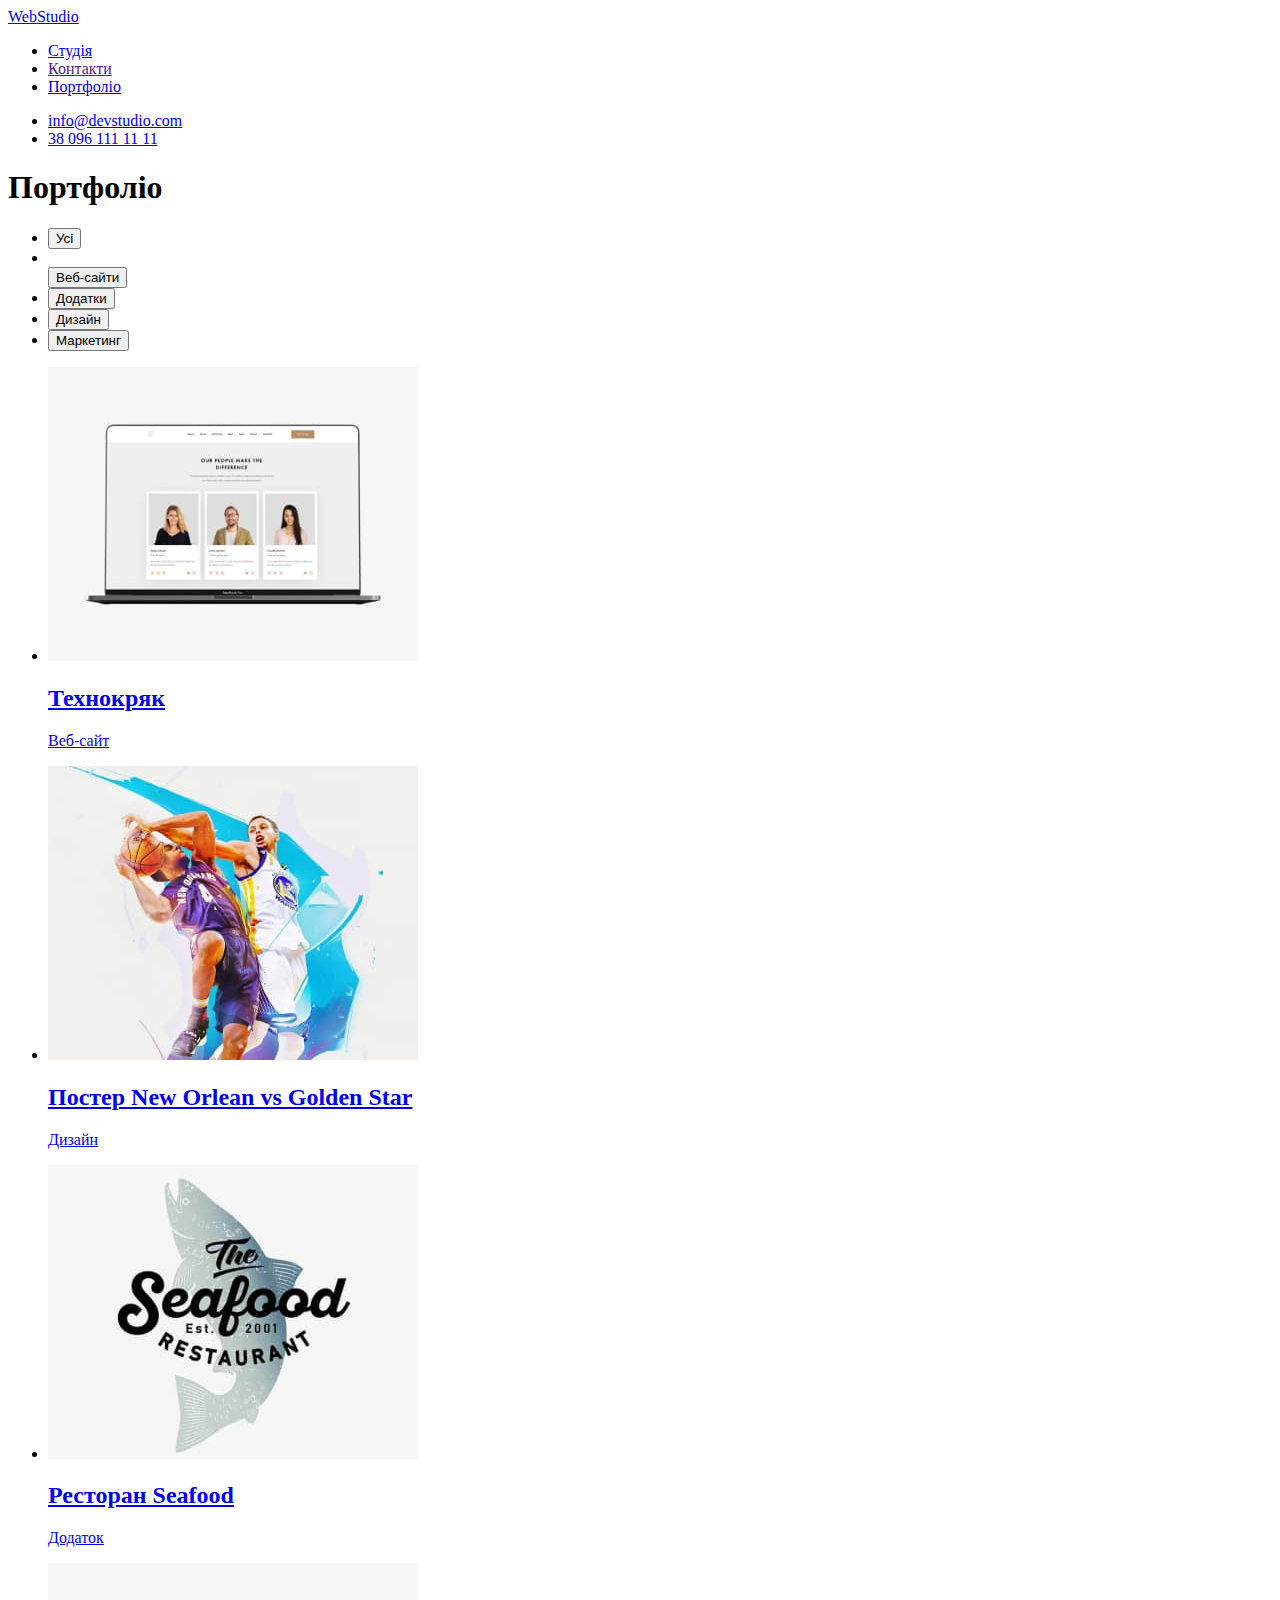
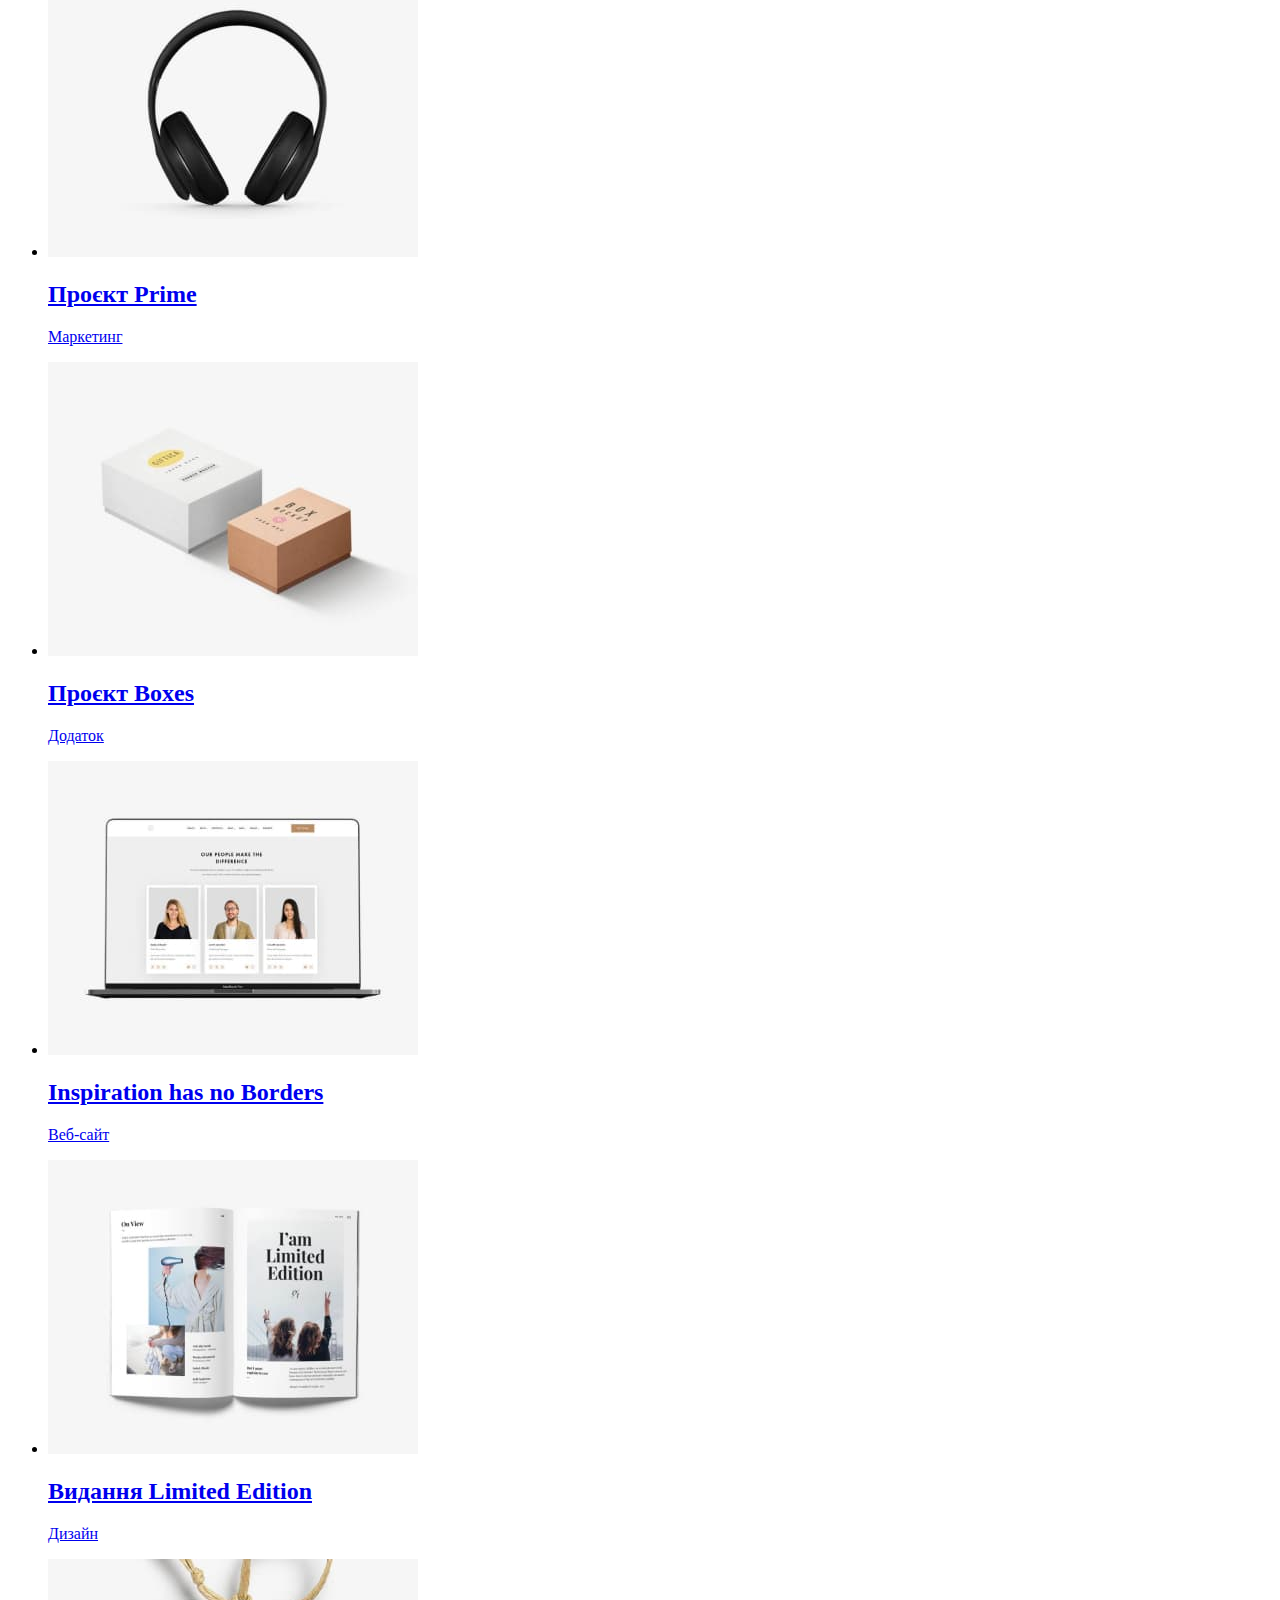
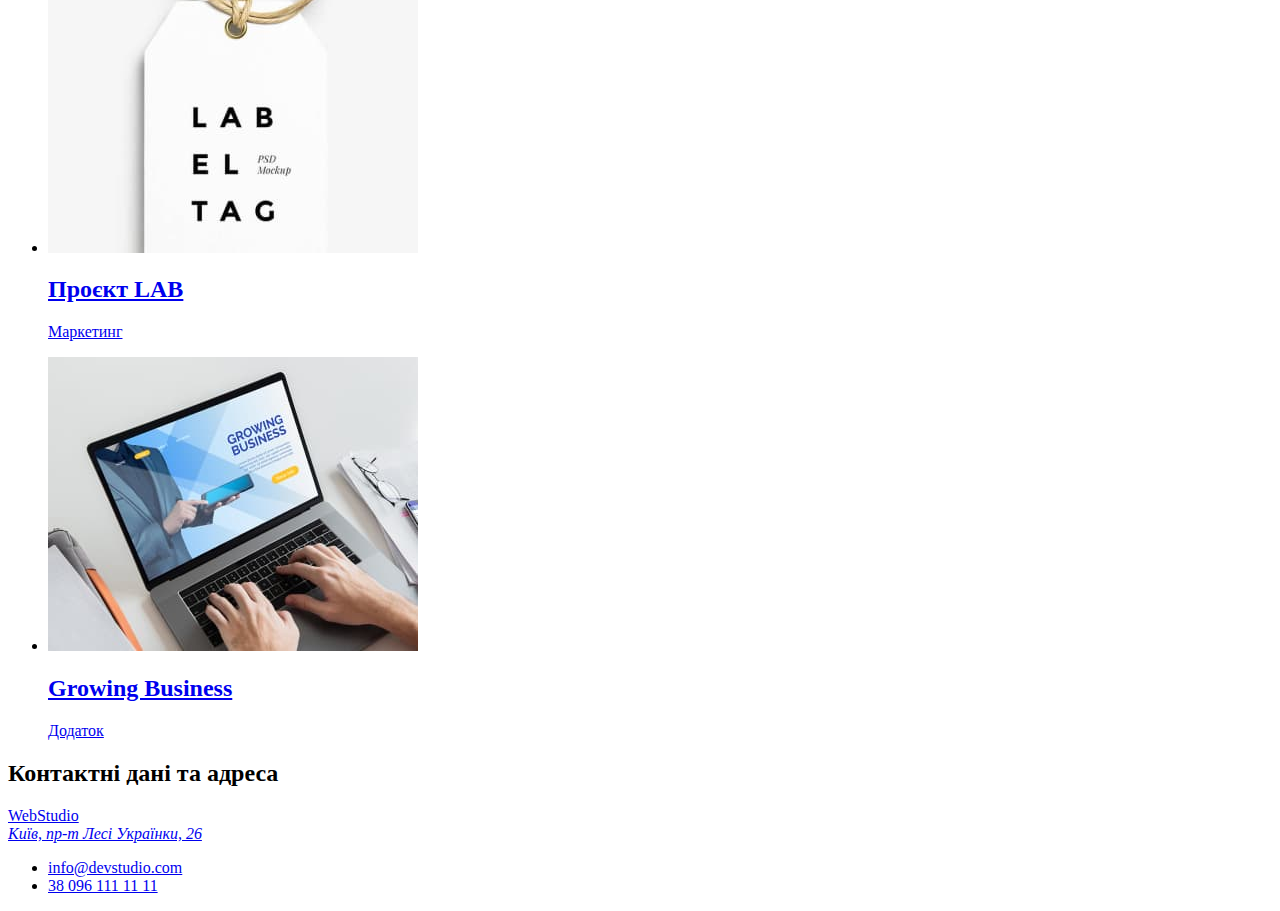
==== portfolio.html @ 6e79b691 "problem.css" ====
<!DOCTYPE html>
 <html lang="en">
 <head>
    <meta charset="UTF-8">
    <meta http-equiv="X-UA-Compatible" content="IE=edge">
    <meta name="viewport" content="width=device-width, initial-scale.0">
    <title>Document</title>
    <link rel="stylesheet" href="./styles.css"/>
 </head>
 <body>
    <header class="page-header">
        <nav>
          <a href="./portfolio.html" class="logo"><span>Web</span>Studio
        </a> 
          <ul class="site-nav link">
            <li><a href="./index.html" class="link">Студія</a>
            </li>
            <li><a href="" class="link-item">Контакти</a> 
            </li>
            <li><a href="./portfolio.html" class="link">Портфоліо</a>
            </li>
          </ul>
          <ul class="contacts-nav link">
            <li><a href="mailto:info@devstudio.com" class="nav-link">info@devstudio.com</a>
            </li>
            <li><a href="tel:+:+380961111111"class="link">38 096 111 11 11</a>
            </li>
          </ul>
        </ul>
        </nav>
    </header>
    <main>
        <section>
            <h1>Портфоліо</h1>
            <ul>
        <li><button class="main-button" type="button">Усі</button>
        </li>
        <li></li><button class="button" type="button">Веб-сайти</button>
        </li>
        <li><button class="button" type="button">Додатки</button>
        </li>
        <li><button class="button" type="button">Дизайн</button> 
        </li>
        <li><button class="button" type="button">Маркетинг</button>
        </li>
            </ul>
        </section>
<section>
    <ul>
    <li>
        <a href="/portfolio.html">
         <img src="./images/img.comp.jpg" 
         alt="Ноутбук"
    width="370px"
    height="294px"
    />
    <h2>Технокряк</h2>
    <p>Веб-сайт</p>
</a>
    </li>
    <li>
        <a href="/portfolio.html">
        <img src="./images/img.basket.jpg"
         alt="Баскетбольные игроки"
    width="370px"
    height="294px"
    />
    <h2>Постер New Orlean vs Golden Star</h2>
    <p>Дизайн</p>
</a>
    </li>
    <li>
        <a href="/portfolio.html">
        <img src="./images/img.fish.jpg"
         alt="Логотип рыбного ресторана"
    width="370px"
    height="294px"
    />
    <h2>Ресторан Seafood</h2>
    <p>Додаток</p>
</a>
    </li>
    <li>
        <a href="/portfolio.html">
        <img src="./images/img.headphones.jpg"
        alt="Наушники"
        width="370px"
        height="294px"
        />
        <h2>Проєкт Prime</h2>
        <p>Маркетинг</p>
</a>
    </li>
    <li>
        <a href="/portfolio.html">
        <img src="./images/img.box.jpg"
        alt="Коробки"
        width="370px"
        height="294px"
        />
        <h2>Проєкт Boxes</h2>
        <p>Додаток</p>
</a>
    </li>
    <li>
        <a href="/portfolio.html">
        <img src="./images/img.comp.jpg"
        alt="Монитор"
        width="370px"
        height="294px"
        />
        <h2>Inspiration has no Borders</h2>
        <p>Веб-сайт</p>
</a>
    </li>
    <li>
        <a href="/portfolio.html">
        <img src="./images/img.journal.jpg"
        alt="Журнал"
        width="370px"
        height="294px"
        />
        <h2>Видання Limited Edition</h2>
        <p>Дизайн</p>
</a>
    </li>
    <li>
        <a href="/portfolio.html">
        <img src="./images/img.psd.jpg"
        alt="Этикетка"
        width="370px"
        height="294px"
        />
        <h2>Проєкт LAB</h2>
        <p>Маркетинг</p>
</a>
    </li>
    <li>
        <a href="/portfolio.html">
        <img src="./images/img.mac.jpg"
        alt="Посещение сайта с ноутбука"
        width="370px"
        height="294px"
        />
        <h2>Growing Business</h2>
        <p>Додаток</p>
</a>
    </li>
</section>
    </main>
    <footer>
        <h2>Контактні дані та адреса</h2>
        <a href="./index.html"> WebStudio </a>
        <address>
          <a
            href="https://goo.gl/maps/fhZfJkReo6paiRUa7"
            target="_blank"
            rel="noopener nofollow">
            Київ, пр-т Лесі Українки, 26</a>
        </address>
        <ul>
          <li><a href="mailto:info@devstudio.com">info@devstudio.com</a></li>
          <li><a href="tel:+:+380961111111">38 096 111 11 11</a></li>
        </ul>
      </footer>
    </body>
  </html>
 </body>
 </html>
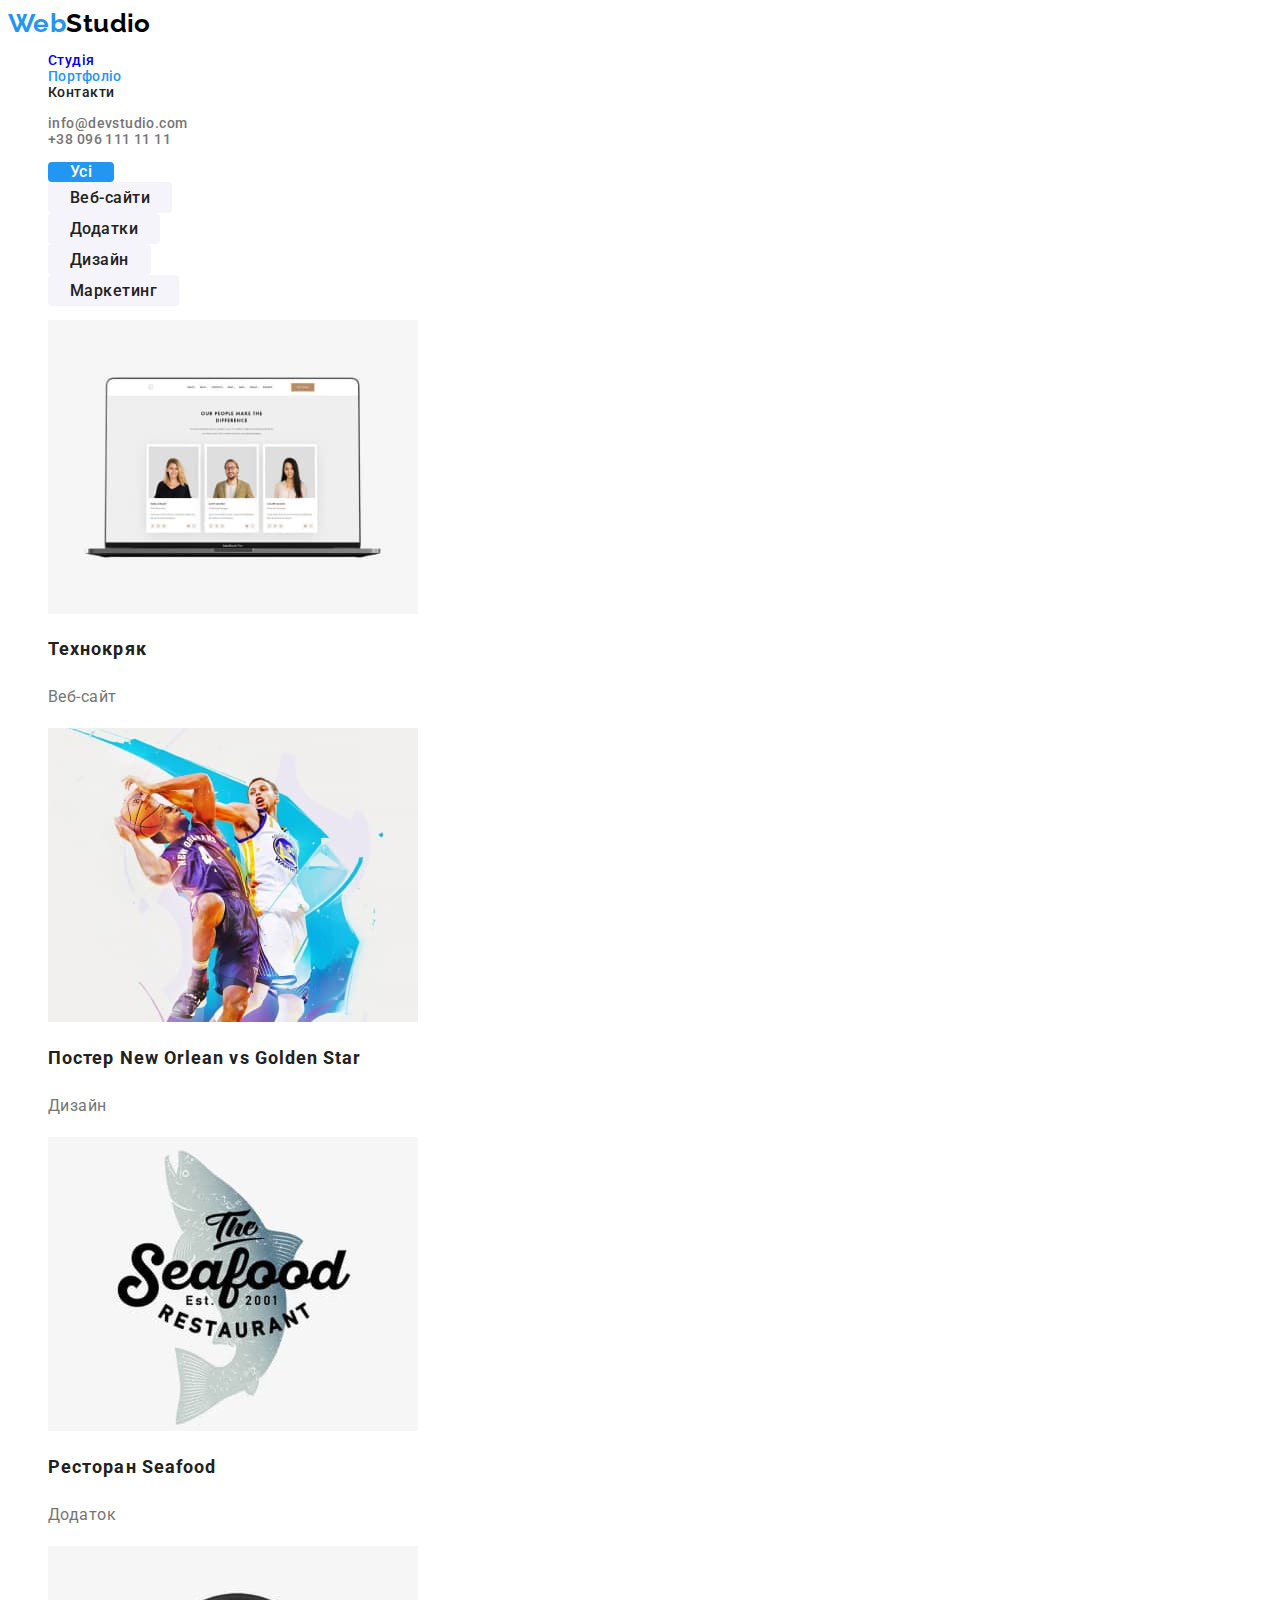
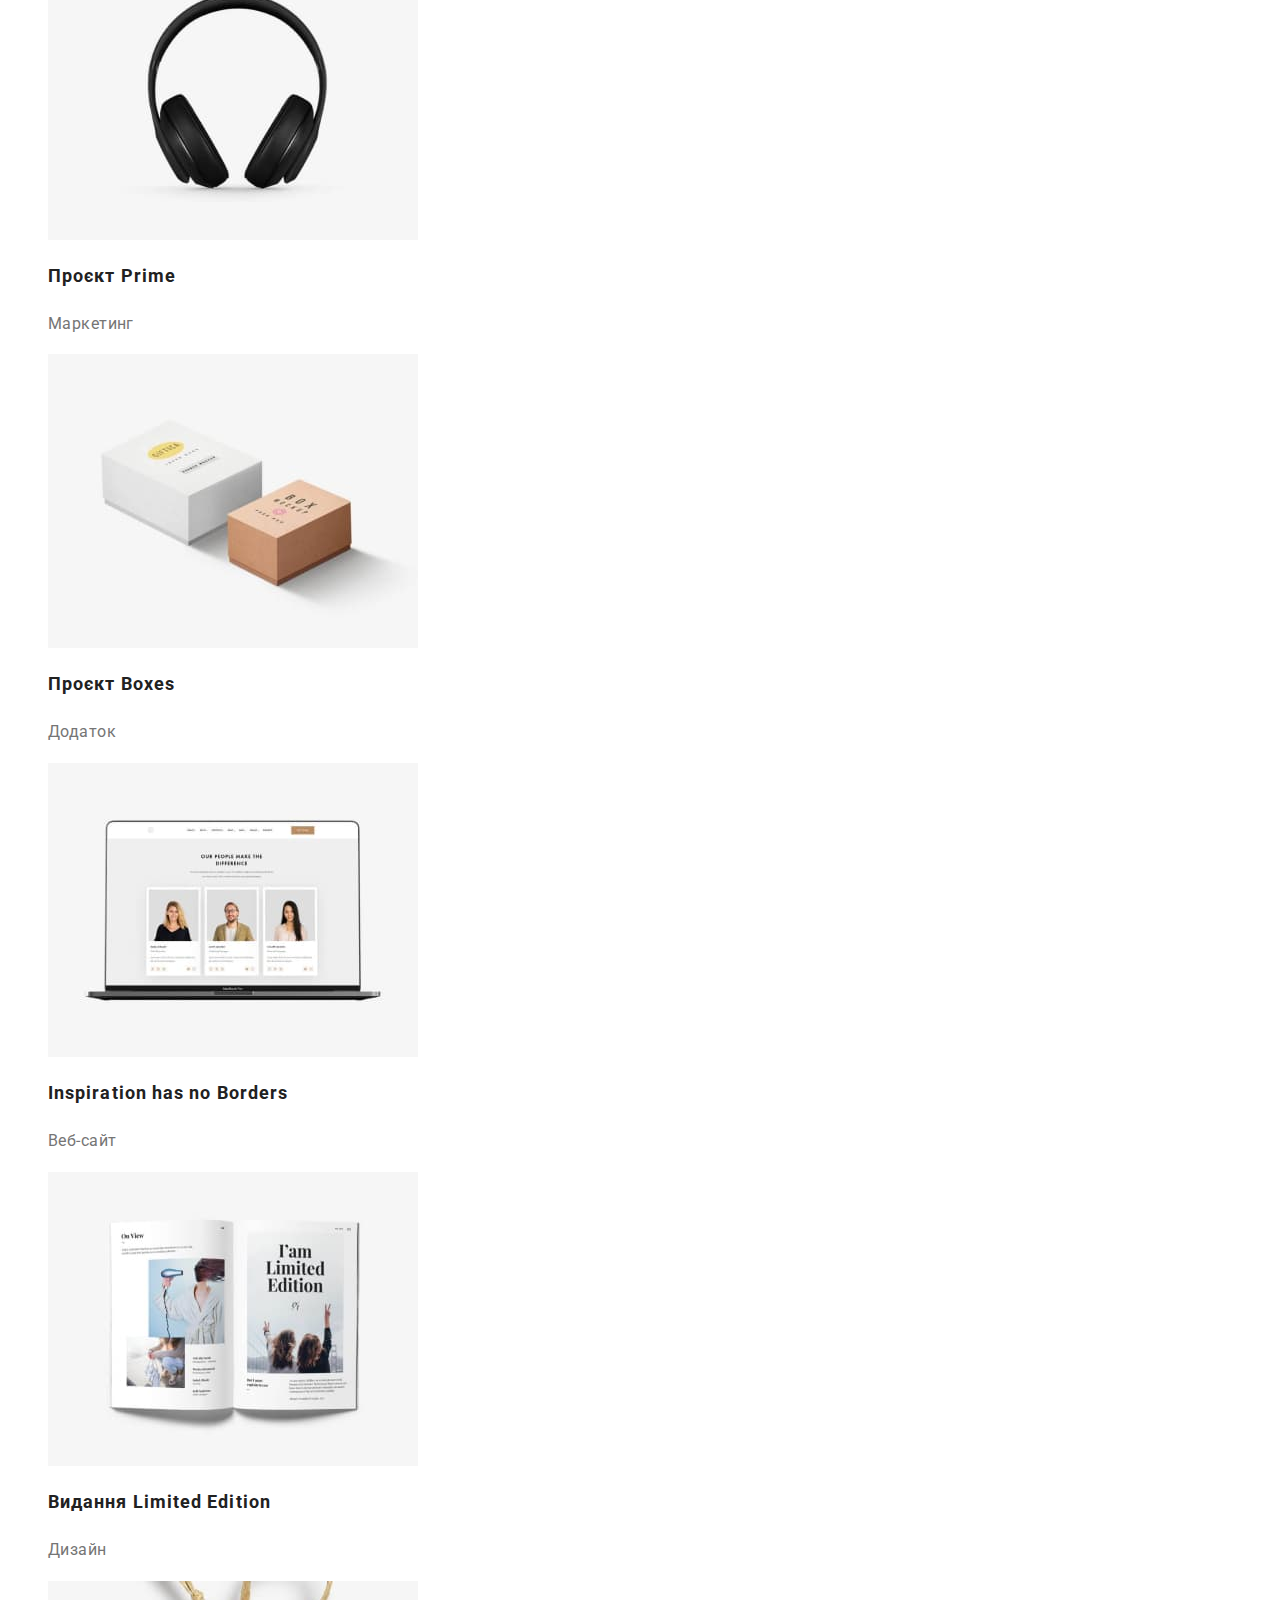
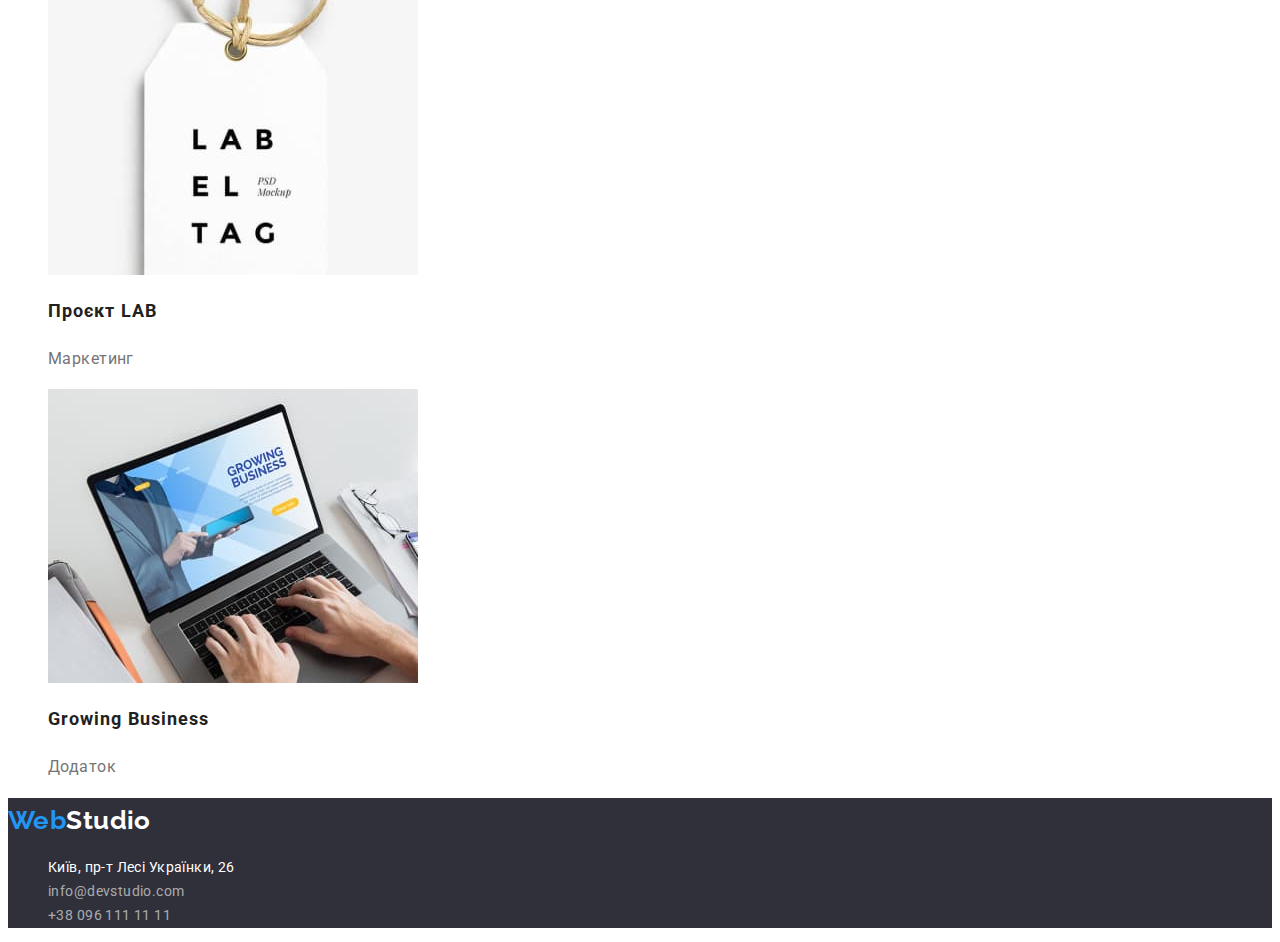
==== commit 95bd1778: "lastcom" ====
--- a/portfolio.html
+++ b/portfolio.html
@@ -1,169 +1,165 @@
- <!DOCTYPE html>
- <html lang="en">
- <head>
-    <meta charset="UTF-8">
-    <meta http-equiv="X-UA-Compatible" content="IE=edge">
-    <meta name="viewport" content="width=device-width, initial-scale.0">
+<!DOCTYPE html>
+<html lang="en">
+  <head>
+    <meta charset="UTF-8" />
+    <meta http-equiv="X-UA-Compatible" content="IE=edge" />
+    <meta name="viewport" content="width=device-width, initial-scale=1.0" />
     <title>Document</title>
-    <link rel="stylesheet" href="./styles.css"/>
- </head>
- <body>
-    <header class="page-header">
-        <nav>
-          <a href="./portfolio.html" class="logo"><span>Web</span>Studio
+    <link rel="stylesheet" href="./css/styles.css"/>
+  </head>
+  <body class="main-file">
+                     <header>
+      <nav>
+        <a class="logo" href="./index.html"><span class="logotype">Web</span><span class="second-logotype-style">Studio</span>
         </a> 
-          <ul class="site-nav link">
-            <li><a href="./index.html" class="link">Студія</a>
+          <ul class="site-nav-link">
+            <li><a class="link-studio" href="./index.html">Студія</a>
             </li>
-            <li><a href="" class="link-item">Контакти</a> 
+            <li><a class="link-port-active" href="./portfolio.html">Портфоліо</a>
             </li>
-            <li><a href="./portfolio.html" class="link">Портфоліо</a>
+            <li><a class="link-item" href="">Контакти</a> 
             </li>
           </ul>
-          <ul class="contacts-nav link">
-            <li><a href="mailto:info@devstudio.com" class="nav-link">info@devstudio.com</a>
+          <ul class="contacts-nav-link">
+            <li><a class="nav-mail" href="mailto:info@devstudio.com">info@devstudio.com</a>
             </li>
-            <li><a href="tel:+:+380961111111"class="link">38 096 111 11 11</a>
+            <li><a class="nav-phone" href="tel:+:+380961111111">+38 096 111 11 11</a>
             </li>
-          </ul>
         </ul>
-        </nav>
+      </nav>
     </header>
     <main>
-        <section>
-            <h1>Портфоліо</h1>
-            <ul>
+        <section class="main-content">
+            <h1 class="visually-hidden">Портфоліо</h1>
+            <ul class="button-wrapper">
         <li><button class="main-button" type="button">Усі</button>
         </li>
-        <li></li><button class="button" type="button">Веб-сайти</button>
+        <li><button class="button-gray" type="button">Веб-сайти</button>
         </li>
-        <li><button class="button" type="button">Додатки</button>
+        <li><button class="button-gray" type="button">Додатки</button>
         </li>
-        <li><button class="button" type="button">Дизайн</button> 
+        <li><button class="button-gray" type="button">Дизайн</button> 
         </li>
-        <li><button class="button" type="button">Маркетинг</button>
+        <li><button class="button-gray" type="button">Маркетинг</button>
         </li>
             </ul>
-        </section>
-<section>
-    <ul>
+            <h2 class="visually-hidden">Надані послуги</h2>
+    <ul class="photo-portfolio-list">
     <li>
-        <a href="/portfolio.html">
+        <a class="none-style" href="/portfolio.html">
          <img src="./images/img.comp.jpg" 
          alt="Ноутбук"
-    width="370px"
-    height="294px"
+    width="370"
+    height="294"
     />
-    <h2>Технокряк</h2>
-    <p>Веб-сайт</p>
+    <h2 class="photo-portfolio-header">Технокряк</h2>
+    <p class="photo-potfolio-paragraph">Веб-сайт</p>
+    </a>
+    </li>
+    <li>
+        <a class="none-style" href="/portfolio.html">
+        <img src="./images/img.basket.jpg"
+         alt="Баскетбольные игроки"
+    width="370"
+    height="294"
+    />
+    <h2 class="photo-portfolio-header">Постер New Orlean vs Golden Star</h2>
+    <p class="photo-potfolio-paragraph">Дизайн</p>
 </a>
     </li>
     <li>
-        <a href="/portfolio.html">
-        <img src="./images/img.basket.jpg"
-         alt="Баскетбольные игроки"
-    width="370px"
-    height="294px"
+        <a class="none-style" href="/portfolio.html">
+        <img src="./images/img.fish.jpg"
+         alt="Логотип рыбного ресторана"
+    width="370"
+    height="294"
     />
-    <h2>Постер New Orlean vs Golden Star</h2>
-    <p>Дизайн</p>
+    <h2 class="photo-portfolio-header">Ресторан Seafood</h2>
+    <p class="photo-potfolio-paragraph">Додаток</p>
 </a>
     </li>
     <li>
-        <a href="/portfolio.html">
-        <img src="./images/img.fish.jpg"
-         alt="Логотип рыбного ресторана"
-    width="370px"
-    height="294px"
-    />
-    <h2>Ресторан Seafood</h2>
-    <p>Додаток</p>
+        <a class="none-style" href="/portfolio.html">
+        <img src="./images/img.headphones.jpg"
+        alt="Наушники"
+        width="370"
+        height="294"
+        />
+        <h2 class="photo-portfolio-header">Проєкт Prime</h2>
+        <p class="photo-potfolio-paragraph">Маркетинг</p>
 </a>
     </li>
     <li>
-        <a href="/portfolio.html">
-        <img src="./images/img.headphones.jpg"
-        alt="Наушники"
-        width="370px"
-        height="294px"
+        <a class="none-style" href="/portfolio.html">
+        <img src="./images/img.box.jpg"
+        alt="Коробки"
+        width="370"
+        height="294"
         />
-        <h2>Проєкт Prime</h2>
-        <p>Маркетинг</p>
+        <h2 class="photo-portfolio-header">Проєкт Boxes</h2>
+        <p class="photo-potfolio-paragraph">Додаток</p>
 </a>
     </li>
     <li>
-        <a href="/portfolio.html">
-        <img src="./images/img.box.jpg"
-        alt="Коробки"
-        width="370px"
-        height="294px"
+        <a class="none-style" href="/portfolio.html">
+        <img src="./images/img.comp.jpg"
+        alt="Монитор"
+        width="370"
+        height="294"
         />
-        <h2>Проєкт Boxes</h2>
-        <p>Додаток</p>
+        <h2 class="photo-portfolio-header">Inspiration has no Borders</h2>
+        <p class="photo-potfolio-paragraph">Веб-сайт</p>
 </a>
     </li>
     <li>
-        <a href="/portfolio.html">
-        <img src="./images/img.comp.jpg"
-        alt="Монитор"
-        width="370px"
-        height="294px"
+        <a class="none-style" href="/portfolio.html">
+        <img src="./images/img.journal.jpg"
+        alt="Журнал"
+        width="370"
+        height="294"
         />
-        <h2>Inspiration has no Borders</h2>
-        <p>Веб-сайт</p>
+        <h2 class="photo-portfolio-header">Видання Limited Edition</h2>
+        <p class="photo-potfolio-paragraph">Дизайн</p>
 </a>
     </li>
     <li>
-        <a href="/portfolio.html">
-        <img src="./images/img.journal.jpg"
-        alt="Журнал"
-        width="370px"
-        height="294px"
+        <a class="none-style" href="/portfolio.html">
+        <img src="./images/img.psd.jpg"
+        alt="Этикетка"
+        width="370"
+        height="294"
         />
-        <h2>Видання Limited Edition</h2>
-        <p>Дизайн</p>
+        <h2 class="photo-portfolio-header">Проєкт LAB</h2>
+        <p class="photo-potfolio-paragraph">Маркетинг</p>
 </a>
     </li>
     <li>
-        <a href="/portfolio.html">
-        <img src="./images/img.psd.jpg"
-        alt="Этикетка"
-        width="370px"
-        height="294px"
+        <a class="none-style" href="/portfolio.html">
+        <img src="./images/img.mac.jpg"
+        alt="Посещение сайта с ноутбука"
+        width="370"
+        height="294"
         />
-        <h2>Проєкт LAB</h2>
-        <p>Маркетинг</p>
+        <h2 class="photo-portfolio-header">Growing Business</h2>
+        <p class="photo-potfolio-paragraph">Додаток</p>
 </a>
     </li>
-    <li>
-        <a href="/portfolio.html">
-        <img src="./images/img.mac.jpg"
-        alt="Посещение сайта с ноутбука"
-        width="370px"
-        height="294px"
-        />
-        <h2>Growing Business</h2>
-        <p>Додаток</p>
-</a>
-    </li>
+    </ul>
 </section>
     </main>
-    <footer>
-        <h2>Контактні дані та адреса</h2>
-        <a href="./index.html"> WebStudio </a>
-        <address>
-          <a
-            href="https://goo.gl/maps/fhZfJkReo6paiRUa7"
+    <footer class="bottom-space">
+        <h2 class="visually-hidden">Контактні дані та адреса</h2>
+        <a class="logowhite" href="./index.html"> <span class="logotype">Web</span>Studio</a>
+        <address class="map">
+        <ul class="bottom-color-contacts">
+          <li><a class="address-link" href="https://goo.gl/maps/fhZfJkReo6paiRUa7" 
             target="_blank"
             rel="noopener nofollow">
-            Київ, пр-т Лесі Українки, 26</a>
-        </address>
-        <ul>
-          <li><a href="mailto:info@devstudio.com">info@devstudio.com</a></li>
-          <li><a href="tel:+:+380961111111">38 096 111 11 11</a></li>
+            Київ, пр-т Лесі Українки, 26</a></li>
+          <li><a class="address-bottom" href="mailto:info@devstudio.com">info@devstudio.com</a></li>
+          <li><a class="address-bottom" href="tel:+380961111111">+38 096 111 11 11</a></li>
         </ul>
+      </address>
       </footer>
     </body>
-  </html>
- </body>
- </html>           +  </html>--- a/css/styles.css
+++ b/css/styles.css
@@ -0,0 +1,307 @@
+@import url('https://fonts.googleapis.com/css2?family=Raleway:wght@700&family=Roboto:wght@400;500;700;900&display=swap');
+:root {
+    --logo-color: #000000;
+    --accent-color:#2196f3;
+    --main-text-color: #757575;
+    --address-color: rgba(255, 255, 255, 0.6);
+    --h-color-text: #212121;
+    --header-bcolor: #FFFFFF;
+    --hero-bcolor: #2f303a;
+    --whatwedo-bcolor: #f5f5f5;
+    --team-bcolor: #f5f4fa;
+}
+
+body{
+    background-color: var(--header-bcolor);
+    font-family: Roboto, sans-serif;
+    color: var(--h-color-text);
+    letter-spacing: 0.03em;
+    font-size: 14px;
+}
+.visually-hidden {
+    position: absolute;
+  width: 1px;
+  height: 1px;
+  margin: -1px;
+  border: 0;
+  padding: 0;
+  white-space: nowrap;
+  clip-path: inset(100%);
+  clip: rect(0 0 0 0);
+  overflow: hidden;
+}
+  
+/* Header markup */
+.logo {
+    font-family: Raleway, sans-serif;
+    font-weight: 700;
+    font-size: 26px;
+    line-height: 1.19;
+    text-decoration: none;
+}
+.logotype {
+    color:var(--accent-color);
+    font-weight: 700;;
+    font-size: 26px;
+    line-height: 1.19;
+}
+.second-logotype-style {
+    color:#000000;
+}
+.site-nav-link {
+    list-style-type: none;
+    font-weight: 500;
+    font-size: 14px;
+    line-height: 1.14;
+
+}
+.site-nav-link a{
+    text-decoration: none;
+}
+
+.link-item,
+.link-port {
+    font-weight: 500;
+    color:var(--h-color-text);
+
+}
+.link-studio-active {
+    color:var(--accent-color);
+}
+.link-port-active{
+    color:var(--accent-color);
+}
+
+.site-nav-link, .link-studio:focus,
+.link-item:focus,
+.link-port:focus,
+.link-studio:hover,
+.link-item:hover,
+.link-port:hover {
+    color: var(--accent-color);
+}
+.link-studio-active:hover,
+.link-port-active:hover{
+    color:var(--accent-color);
+}
+.contacts-nav-link {
+    list-style-type: none;
+}
+
+.nav-mail, .nav-phone {
+    font-weight: 500;
+    font-size: 14px;
+    line-height: 1.17;
+}
+.nav-phone {
+    color: #757575;
+}
+.nav-mail {
+    color: var(--main-text-color);
+}
+ .nav-mail:focus,.nav-mail:hover {
+   color:var(--accent-color);
+}
+.nav-phone:focus, .nav-phone:hover{
+    color:var(--accent-color);
+ }
+.contacts-nav-link a{
+text-decoration: none;
+}
+.contacts-nav .nav-mail:hover {
+    color: var(--accent-color)
+}
+/*Hero-color*/
+.hero-color, .text {
+    background-color: var(--hero-bcolor);
+}
+.text {
+    color: var(--header-bcolor);
+    font-weight: 900;
+    font-size: 44px;
+    line-height: 1.36;
+    text-transform: uppercase;
+    text-align: center;
+    letter-spacing: 0.06em;
+}
+
+.button-order {
+    background-color: var(--accent-color);
+    color: var(--header-bcolor);
+    border: none;
+    border-radius: 4px;
+    font-family: inherit;
+    font-weight: 700;
+    line-height: 1.8;
+    letter-spacing: 0.06em; 
+    font-size: 16px;
+}
+/* Our Benefits*/
+
+.well-being ul{
+    list-style-type: none;
+}
+.benefits {
+    color: var(--h-color-text);
+    font-weight: 700;
+    font-size: 14px;
+    line-height: 1.14;
+    text-transform: uppercase;
+}
+.benefits-text {
+    color: var(--main-text-color);
+    font-size: 14px;
+    line-height: 1.71;
+}
+.what-we-do {
+    list-style-type: none;
+}
+
+.what-wedo-list {
+    font-weight: 700;
+    font-size: 36px;
+    line-height: 1.17;
+    letter-spacing: 0.03em;
+}
+
+/* Our Team */
+.programists-pictures ul {
+    list-style-type:none;
+}
+.programists-pictures {
+    background-color: var(--team-bcolor);
+}
+.team-title {
+    font-weight: 700;
+    font-size: 36px;
+    line-height: 1.17;
+    letter-spacing: 0.03em;
+}
+.members-team {
+    background-color: var(--team-bcolor);
+}
+.team-title {
+    color: var(--h-color-text);
+    font-weight: 700;
+    font-size: 36px;
+    line-height: 1.17;
+}
+.team-name {
+    color: var(--h-color-text);
+    font-weight: 500; 
+    font-size: 16px; 
+    line-height: 1.17;
+    text-align: center;
+}
+.job-title {
+    color: var(--main-text-color); 
+    font-size: 16px; 
+    line-height: 1.17;
+    text-align: center;
+}
+.bottom-space {
+    background-color: var(--hero-bcolor);
+}
+.logotype {
+    color: var(--accent-color);
+}
+.logowhite {
+    font-family: Raleway, sans-serif;
+    color: var(--header-bcolor);
+    font-weight: 700;
+    font-size: 26px;
+    line-height: 1.7;
+    text-decoration: none;
+}
+.map {
+    font-family: Roboto;
+    font-size: 14px;
+    font-style: normal;
+    line-height: 1.7;
+    text-decoration: none;
+    letter-spacing: 3%;
+}
+
+.bottom-space a{
+    text-decoration: none;
+}
+
+.address-link {
+    color:var(--header-bcolor)
+}
+.address-bottom {
+    color: var(--address-color);
+}
+.bottom-space ul{
+    list-style-type: none;
+}
+/* Second maket */
+
+.main-button {
+    background-color: var(--accent-color);
+    color: var(--header-bcolor);
+    font-size: 16px;
+    line-height: 1.6;
+    padding: 6px 22px;
+    border-radius: 4px;
+    border:none;
+    font-weight: 500;
+    font-family: inherit;
+    letter-spacing: 0.03em;
+    line-height:0.5em;;
+    cursor: pointer;
+}
+
+
+.button-wrapper  {
+    list-style-type: none;
+}
+
+.button-gray {
+    background-color: var(--team-bcolor);
+    color: var(--h-color-text);
+    padding: 6px 22px;
+    border-radius: 4px;
+    border:none;
+    font-weight: 500;
+    font-size: 16px;
+    font-family: inherit;
+    letter-spacing: 0.03em;
+    cursor: pointer;
+}
+.button-wrapper, .main-button:focus,
+.main-button{
+    color:var(--header-bcolor);
+}
+.button-gray:hover{
+    background-color:var(--accent-color);
+    color:#FFFFFF;
+}
+.main-content .photo-portfolio-list p {
+    color: var(--main-text-color);
+    font-size: 16px;
+    line-height: 1.8;
+}
+.photo-portfolio-list li{
+    list-style: none;
+}
+.photo-portfolio-list ul{
+    text-decoration: none;
+}
+.photo-portfolio-header{
+    color: var(--h-color-text);
+    font-weight: 700;
+    font-size: 18px;
+    line-height: 2;
+    letter-spacing: 0.06em;
+}
+.none-style{
+    text-decoration: none;
+}
+/* Footer add work */
+.address-link:hover,
+.address-link:focus,
+.address-bottom:focus,
+.address-bottom:hover {
+    color:#2196f3;
+}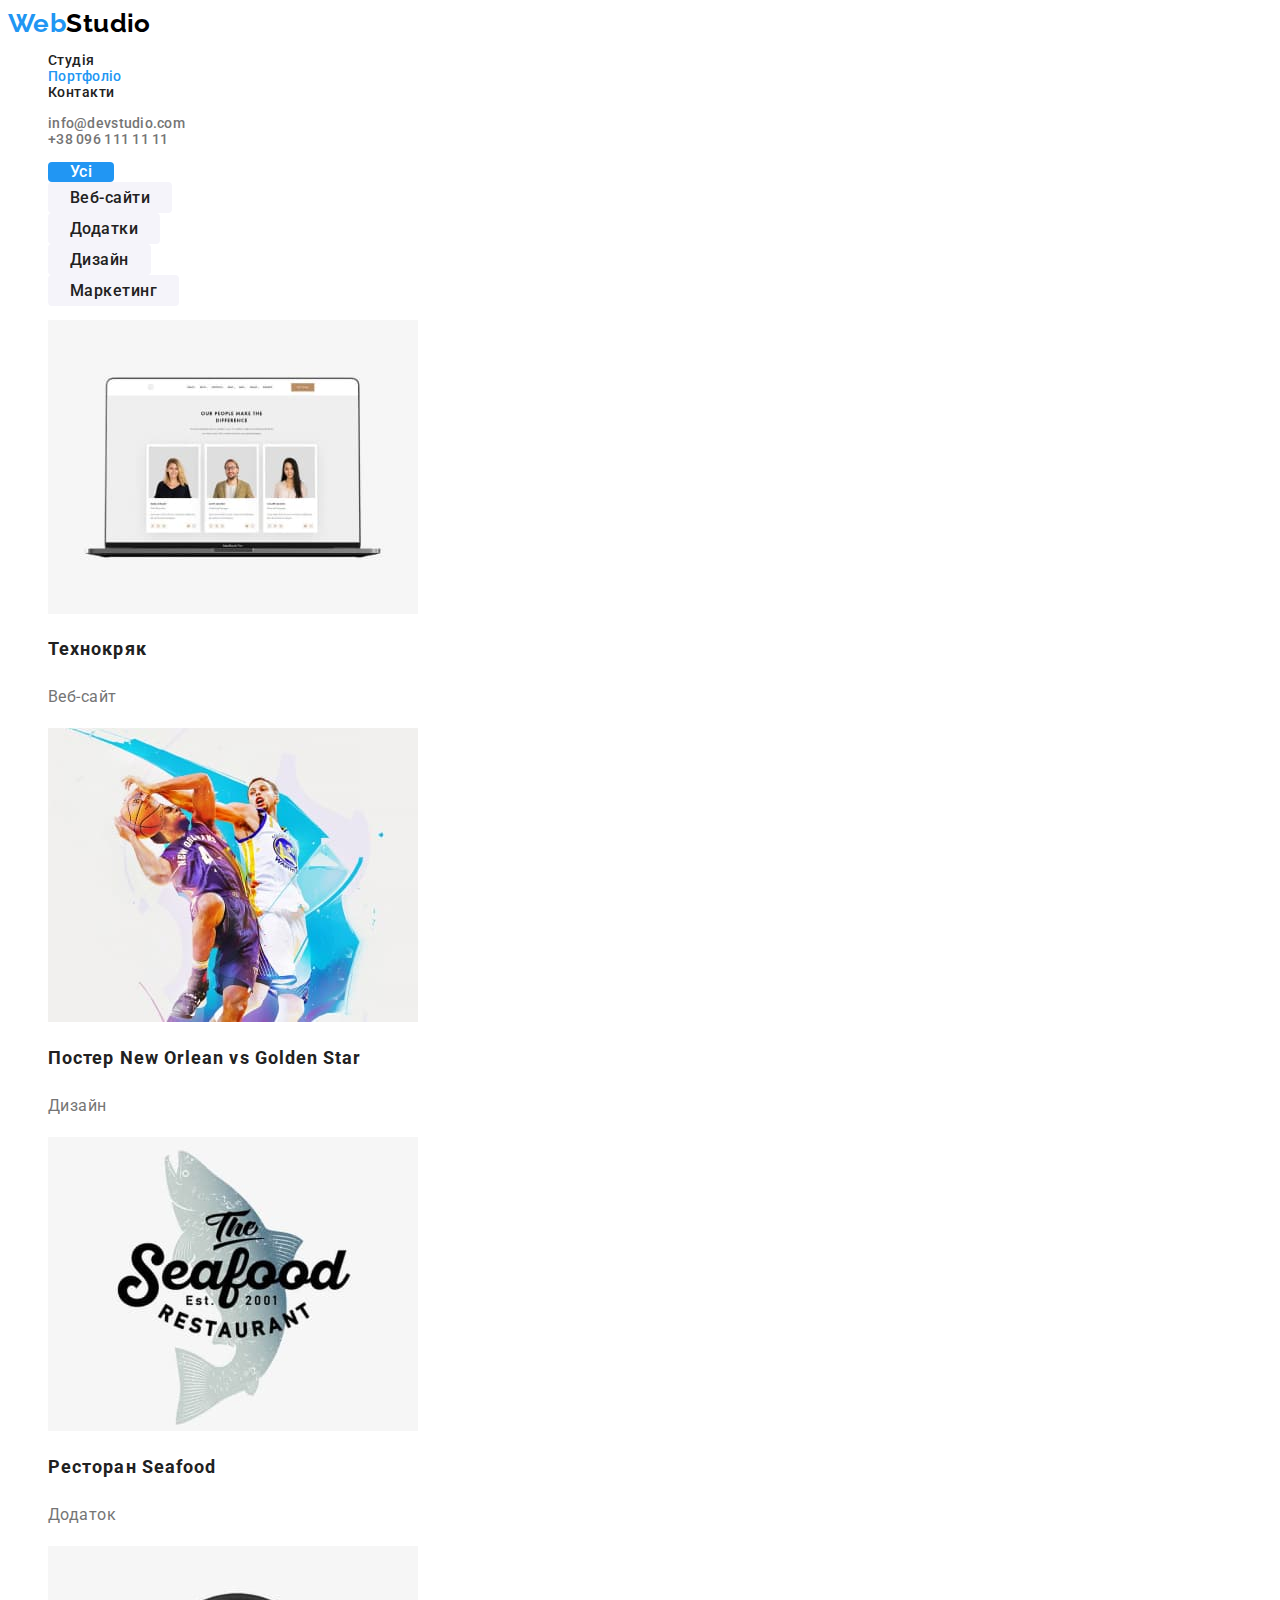
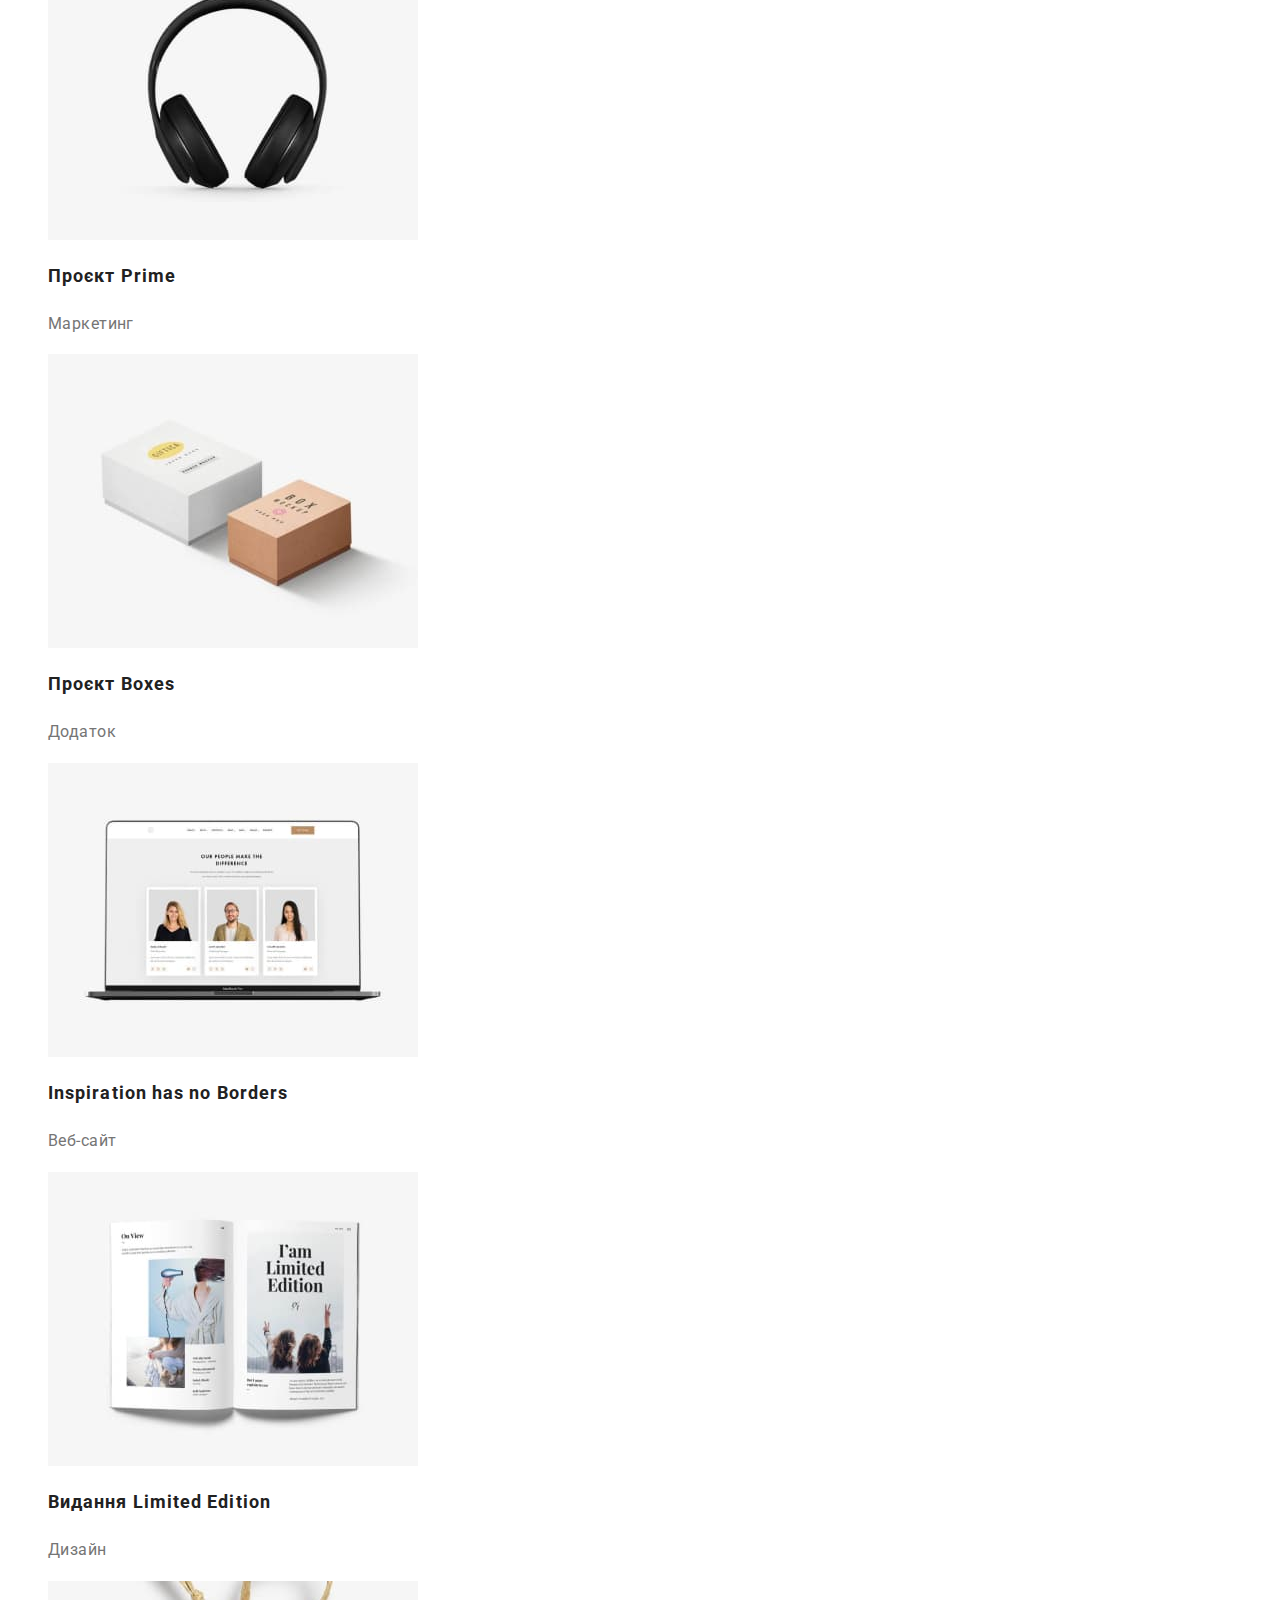
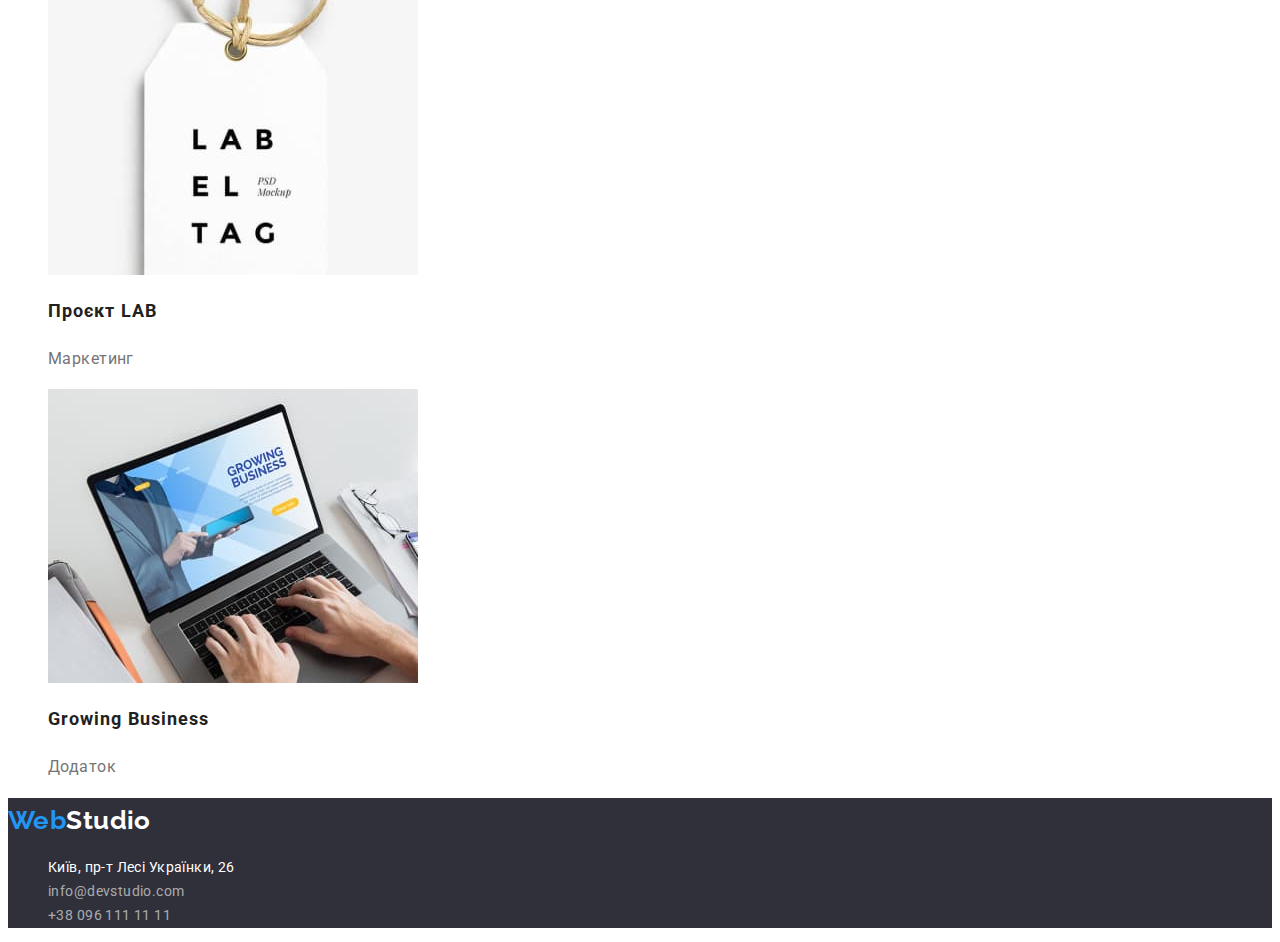
==== commit 9f428d6d: "lastone" ====
--- a/portfolio.html
+++ b/portfolio.html
@@ -7,7 +7,7 @@
     <title>Document</title>
     <link rel="stylesheet" href="./css/styles.css"/>
   </head>
-  <body class="main-file">
+  <body>
                      <header>
       <nav>
         <a class="logo" href="./index.html"><span class="logotype">Web</span><span class="second-logotype-style">Studio</span>
@@ -20,13 +20,13 @@
             <li><a class="link-item" href="">Контакти</a> 
             </li>
           </ul>
+        </nav>
           <ul class="contacts-nav-link">
             <li><a class="nav-mail" href="mailto:info@devstudio.com">info@devstudio.com</a>
             </li>
             <li><a class="nav-phone" href="tel:+:+380961111111">+38 096 111 11 11</a>
             </li>
         </ul>
-      </nav>
     </header>
     <main>
         <section class="main-content">
--- a/css/styles.css
+++ b/css/styles.css
@@ -71,7 +71,9 @@
 .link-port-active{
     color:var(--accent-color);
 }
-
+.link-studio{
+    color: #212121;
+}
 .site-nav-link, .link-studio:focus,
 .link-item:focus,
 .link-port:focus,
@@ -92,6 +94,7 @@
     font-weight: 500;
     font-size: 14px;
     line-height: 1.17;
+    letter-spacing: 0.02em;
 }
 .nav-phone {
     color: #757575;
@@ -158,10 +161,14 @@
 }
 
 .what-wedo-list {
+    color:#212121;
+    font-family: 'Roboto';
+    font-style: normal;
     font-weight: 700;
     font-size: 36px;
     line-height: 1.17;
     letter-spacing: 0.03em;
+    text-align: center;
 }
 
 /* Our Team */
@@ -172,10 +179,14 @@
     background-color: var(--team-bcolor);
 }
 .team-title {
+    color:#212121;
+    font-family: 'Roboto';
+    font-style: normal;
     font-weight: 700;
     font-size: 36px;
     line-height: 1.17;
     letter-spacing: 0.03em;
+    text-align: center;
 }
 .members-team {
     background-color: var(--team-bcolor);
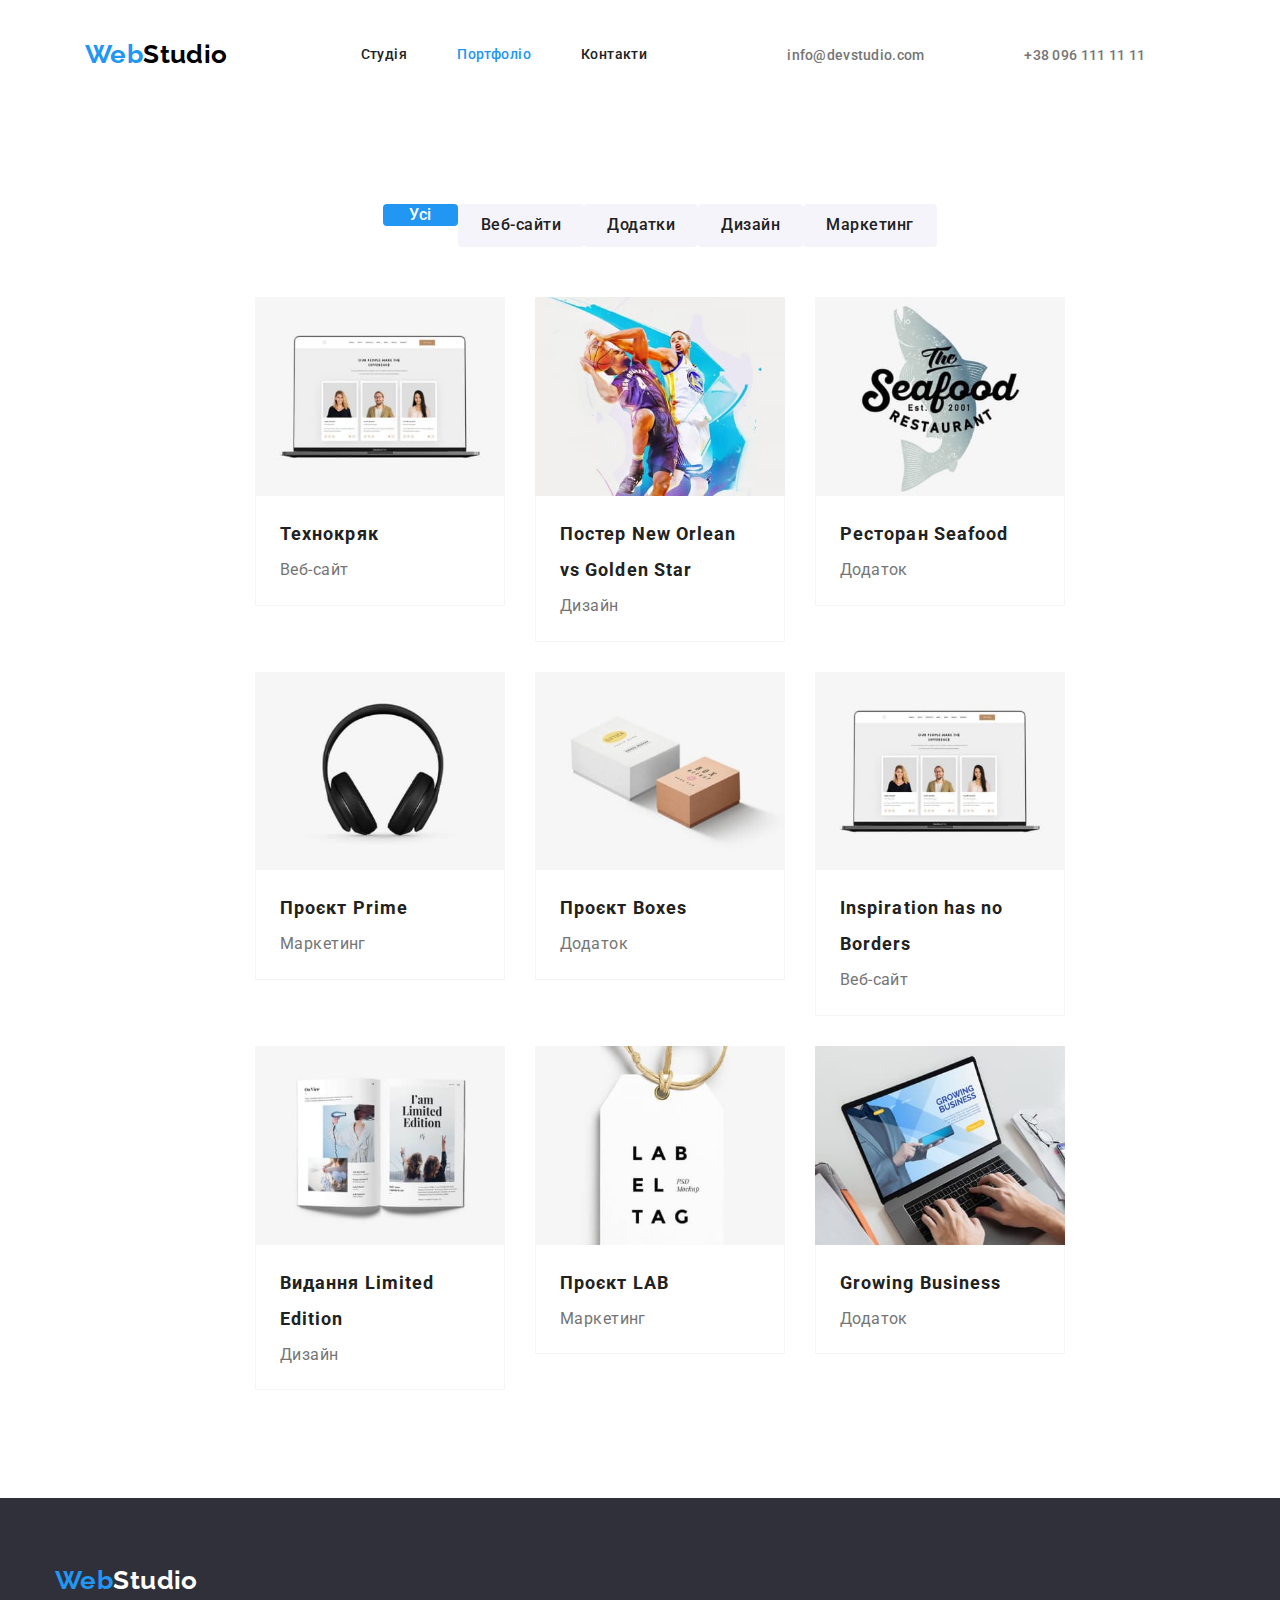
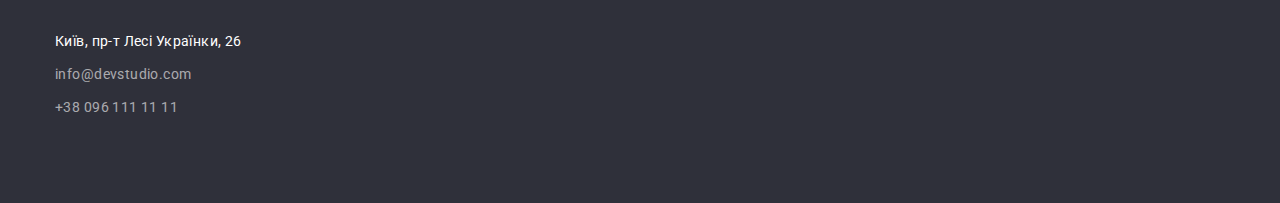
==== commit 77e67ec4: "hmwrk3" ====
--- a/portfolio.html
+++ b/portfolio.html
@@ -5,29 +5,38 @@
     <meta http-equiv="X-UA-Compatible" content="IE=edge" />
     <meta name="viewport" content="width=device-width, initial-scale=1.0" />
     <title>Document</title>
+    <link 
+    href="https://fonts.googleapis.com/css2?family=Raleway:wght@700&family=Roboto:wght@400;500;700;900&display=swap"
+    rel="stylesheet"/>
+    <link rel="stylesheet" href="https://cdnjs.cloudflare.com/ajax/libs/modern-normalize/0.7.0/modern-normalize.min.css"/>
     <link rel="stylesheet" href="./css/styles.css"/>
   </head>
   <body>
-                     <header>
-      <nav>
-        <a class="logo" href="./index.html"><span class="logotype">Web</span><span class="second-logotype-style">Studio</span>
-        </a> 
-          <ul class="site-nav-link">
-            <li><a class="link-studio" href="./index.html">Студія</a>
-            </li>
-            <li><a class="link-port-active" href="./portfolio.html">Портфоліо</a>
-            </li>
-            <li><a class="link-item" href="">Контакти</a> 
-            </li>
+    <header>
+      <div class="wrapper">
+        <div class="header">
+          <a class="logo" href="./index.html"><span class="logotype">Web</span><span class="second-logotype-style">Studio</span>
+          </a> 
+            <ul class="site-nav-link">
+              <li class="header-li"><a class="link-studio" href="./index.html">Студія</a>
+              </li>
+              <li class="header-li"><a class="link-port-active" href="./portfolio.html">Портфоліо</a>
+              </li>
+              <li class="header-li"><a class="link-item" href="">Контакти</a> 
+              </li>
+            </ul>
+            <ul class="contacts-nav-link">
+              <li><a class="nav-mail" href="mailto:info@devstudio.com">info@devstudio.com</a>
+              </li>
+              <li><a class="nav-phone" href="tel:+:+380961111111">+38 096 111 11 11</a>
+              </li>
           </ul>
-        </nav>
-          <ul class="contacts-nav-link">
-            <li><a class="nav-mail" href="mailto:info@devstudio.com">info@devstudio.com</a>
-            </li>
-            <li><a class="nav-phone" href="tel:+:+380961111111">+38 096 111 11 11</a>
-            </li>
-        </ul>
+        </div>
+      </div>
     </header>
+    </div>
+</header>
+</div>
     <main>
         <section class="main-content">
             <h1 class="visually-hidden">Портфоліо</h1>
@@ -45,121 +54,151 @@
             </ul>
             <h2 class="visually-hidden">Надані послуги</h2>
     <ul class="photo-portfolio-list">
-    <li>
+    <li class="photo-flex">
         <a class="none-style" href="/portfolio.html">
          <img src="./images/img.comp.jpg" 
+         class="imgflex"
          alt="Ноутбук"
-    width="370"
-    height="294"
+    width="370px"
+    height="294px"
     />
+    <div class="text-redactor">
     <h2 class="photo-portfolio-header">Технокряк</h2>
     <p class="photo-potfolio-paragraph">Веб-сайт</p>
+    </div>
     </a>
     </li>
-    <li>
+    <li  class="photo-flex">
         <a class="none-style" href="/portfolio.html">
         <img src="./images/img.basket.jpg"
+        class="imgflex"
          alt="Баскетбольные игроки"
-    width="370"
-    height="294"
+    width="370px"
+    height="294px"
     />
+    <div class="text-redactor">
     <h2 class="photo-portfolio-header">Постер New Orlean vs Golden Star</h2>
     <p class="photo-potfolio-paragraph">Дизайн</p>
-</a>
-    </li>
-    <li>
+  </div>
+</a>
+    </li>
+    <li  class="photo-flex">
         <a class="none-style" href="/portfolio.html">
         <img src="./images/img.fish.jpg"
+        class="imgflex"
          alt="Логотип рыбного ресторана"
-    width="370"
-    height="294"
+    width="370px"
+    height="294px"
     />
+    <div class="text-redactor">
     <h2 class="photo-portfolio-header">Ресторан Seafood</h2>
     <p class="photo-potfolio-paragraph">Додаток</p>
-</a>
-    </li>
-    <li>
+  </div>
+</a>
+    </li>
+    <li  class="photo-flex">
         <a class="none-style" href="/portfolio.html">
         <img src="./images/img.headphones.jpg"
+        class="imgflex"
         alt="Наушники"
-        width="370"
-        height="294"
-        />
+        width="370px"
+        height="294px"
+        />
+        <div class="text-redactor">
         <h2 class="photo-portfolio-header">Проєкт Prime</h2>
         <p class="photo-potfolio-paragraph">Маркетинг</p>
-</a>
-    </li>
-    <li>
+      </div>
+</a>
+    </li>
+    <li  class="photo-flex">
         <a class="none-style" href="/portfolio.html">
         <img src="./images/img.box.jpg"
+        class="imgflex"
         alt="Коробки"
-        width="370"
-        height="294"
-        />
+        width="370px"
+        height="294px"
+        />
+        <div class="text-redactor">
         <h2 class="photo-portfolio-header">Проєкт Boxes</h2>
         <p class="photo-potfolio-paragraph">Додаток</p>
-</a>
-    </li>
-    <li>
+      </div>
+</a>
+    </li>
+    <li  class="photo-flex">
         <a class="none-style" href="/portfolio.html">
         <img src="./images/img.comp.jpg"
+        class="imgflex"
         alt="Монитор"
-        width="370"
-        height="294"
-        />
+        width="370px"
+        height="294px"
+        />
+        <div class="text-redactor">
         <h2 class="photo-portfolio-header">Inspiration has no Borders</h2>
         <p class="photo-potfolio-paragraph">Веб-сайт</p>
-</a>
-    </li>
-    <li>
+      </div>
+</a>
+    </li>
+    <li  class="photo-flex">
         <a class="none-style" href="/portfolio.html">
         <img src="./images/img.journal.jpg"
+        class="imgflex"
         alt="Журнал"
-        width="370"
-        height="294"
-        />
+        width="370px"
+        height="294px"
+        />
+        <div class="text-redactor">
         <h2 class="photo-portfolio-header">Видання Limited Edition</h2>
         <p class="photo-potfolio-paragraph">Дизайн</p>
-</a>
-    </li>
-    <li>
+      </div>
+</a>
+    </li>
+    <li  class="photo-flex">
         <a class="none-style" href="/portfolio.html">
         <img src="./images/img.psd.jpg"
+        class="imgflex"
         alt="Этикетка"
-        width="370"
-        height="294"
-        />
+        width="370px"
+        height="294px"
+        />
+        <div class="text-redactor">
         <h2 class="photo-portfolio-header">Проєкт LAB</h2>
         <p class="photo-potfolio-paragraph">Маркетинг</p>
-</a>
-    </li>
-    <li>
+      </div>
+</a>
+    </li>
+    <li  class="photo-flex">
         <a class="none-style" href="/portfolio.html">
         <img src="./images/img.mac.jpg"
+        class="imgflex"
         alt="Посещение сайта с ноутбука"
-        width="370"
-        height="294"
-        />
+        width="370px"
+        height="294px"
+        />
+        <div class="text-redactor">
         <h2 class="photo-portfolio-header">Growing Business</h2>
         <p class="photo-potfolio-paragraph">Додаток</p>
-</a>
-    </li>
-    </ul>
+      </div>
+</a>
+    </li>
+  </ul>       
 </section>
     </main>
     <footer class="bottom-space">
+      <div class="container">
         <h2 class="visually-hidden">Контактні дані та адреса</h2>
-        <a class="logowhite" href="./index.html"> <span class="logotype">Web</span>Studio</a>
-        <address class="map">
-        <ul class="bottom-color-contacts">
-          <li><a class="address-link" href="https://goo.gl/maps/fhZfJkReo6paiRUa7" 
-            target="_blank"
-            rel="noopener nofollow">
-            Київ, пр-т Лесі Українки, 26</a></li>
-          <li><a class="address-bottom" href="mailto:info@devstudio.com">info@devstudio.com</a></li>
-          <li><a class="address-bottom" href="tel:+380961111111">+38 096 111 11 11</a></li>
-        </ul>
+      <a class="logowhite" href="./index.html"> <span class="logotype">Web</span>Studio</a>
+      <address class="map">
+      <ul class="bottom-color-contacts">
+        <li class="address-bottom-type">
+          <a class="address-link" href="https://goo.gl/maps/fhZfJkReo6paiRUa7" 
+          target="_blank"
+          rel="noopener nofollow">
+          Київ, пр-т Лесі Українки, 26</a></li>
+        <li class="address-bottom-type"><a class="address-bottom" href="mailto:info@devstudio.com">info@devstudio.com</a></li>
+        <li class="address-bottom-type"><a class="address-bottom" href="tel:+380961111111">+38 096 111 11 11</a></li>
+      </ul>
       </address>
-      </footer>
-    </body>
-  </html>+      </div>
+    </footer>
+    </html>
+    --- a/css/styles.css
+++ b/css/styles.css
@@ -1,4 +1,4 @@
-@import url('https://fonts.googleapis.com/css2?family=Raleway:wght@700&family=Roboto:wght@400;500;700;900&display=swap');
+
 :root {
     --logo-color: #000000;
     --accent-color:#2196f3;
@@ -9,14 +9,57 @@
     --hero-bcolor: #2f303a;
     --whatwedo-bcolor: #f5f5f5;
     --team-bcolor: #f5f4fa;
-}
-
+    }
+    html {
+        box-sizing:border-box;
+    }
+    *, 
+    *::before, 
+    *::after {
+      box-sizing: inherit;
+    }
+    .wrapper{
+        padding:15px;
+        display: flex;
+        justify-content: center;
+    }
+    .grid{
+        display: grid;
+        grid-template-columns: repeat(3,1fr);
+    }
+    .container{
+        width: 1200px;
+        padding-left: 15px;
+        padding-right: 15px;
+        margin-left: auto;
+        margin-right: auto;
+    }
+    h1,
+    h2,
+    h3,
+    h4,
+    h5,
+    ,p{
+        margin: 0;
+    }
+    img{
+        display: block;
+        width: 100%;
+        height: auto;
+    }
+    .section{
+        padding-top: 94px;
+        padding-bottom: 94px;
+    }
 body{
     background-color: var(--header-bcolor);
     font-family: Roboto, sans-serif;
     color: var(--h-color-text);
     letter-spacing: 0.03em;
     font-size: 14px;
+}
+.header{
+    display: flex;
 }
 .visually-hidden {
     position: absolute;
@@ -39,6 +82,11 @@
     line-height: 1.19;
     text-decoration: none;
 }
+.header-flex{
+    display: flex;
+    align-items: center;
+}
+
 .logotype {
     color:var(--accent-color);
     font-weight: 700;;
@@ -87,14 +135,19 @@
     color:var(--accent-color);
 }
 .contacts-nav-link {
+    margin-top: 0;
+    margin-bottom: 0;
     list-style-type: none;
 }
+/* NAV MAIL */
 
 .nav-mail, .nav-phone {
+    display: inline-block;
     font-weight: 500;
     font-size: 14px;
     line-height: 1.17;
     letter-spacing: 0.02em;
+    padding: 32px 50px;
 }
 .nav-phone {
     color: #757575;
@@ -117,6 +170,16 @@
 /*Hero-color*/
 .hero-color, .text {
     background-color: var(--hero-bcolor);
+    text-align: center;
+}
+.hero-color{
+    padding-bottom: 94px;
+    padding: 200px;
+    margin-bottom: 94px;
+}
+.text {
+    margin-top: 0;
+    margin-bottom: 30px;
 }
 .text {
     color: var(--header-bcolor);
@@ -124,25 +187,53 @@
     font-size: 44px;
     line-height: 1.36;
     text-transform: uppercase;
-    text-align: center;
     letter-spacing: 0.06em;
+    margin-bottom: 44px;
+    width: 696px;
+    height: 120px;
+    top: 280px;
+    left: 452px;
+    right: 452px;
+    margin: 0 auto;
+    margin-bottom: 30px;
 }
 
 .button-order {
+    display: inline-block;
+    padding: 10px 32px;
     background-color: var(--accent-color);
     color: var(--header-bcolor);
-    border: none;
+    border: 1px solid transparent;
     border-radius: 4px;
     font-family: inherit;
     font-weight: 700;
     line-height: 1.8;
     letter-spacing: 0.06em; 
     font-size: 16px;
+    cursor: pointer;
+    text-align: center;
+    min-width: 216px;
+    
 }
 /* Our Benefits*/
-
+.benefits {
+    margin-top: 0;
+    margin-bottom: 10px;
+    padding: 0;
+}
+
+
+
+.benefits-text{
+    margin: 0; 
+    padding-bottom: 94px;
+    padding-right: 30px;
+}
 .well-being ul{
     list-style-type: none;
+}
+.what-we-do{
+    padding-bottom:  94px;
 }
 .benefits {
     color: var(--h-color-text);
@@ -157,9 +248,23 @@
     line-height: 1.71;
 }
 .what-we-do {
+    margin: 0;
+    padding-bottom: 94px;
     list-style-type: none;
 }
-
+.wedo-list{
+    padding-bottom: 50px;
+    margin-top: 0;
+    margin-bottom: 0;
+    text-align: center;
+}
+.work-pictures{
+    padding-top: 0;
+}
+.what-we-do{
+    display: flex;
+    gap: 30px;
+}
 .what-wedo-list {
     color:#212121;
     font-family: 'Roboto';
@@ -178,6 +283,19 @@
 .programists-pictures {
     background-color: var(--team-bcolor);
 }
+.team-title{
+    margin: 0;
+    margin-bottom: 50px;
+}
+.company-plus{
+    margin-top: 0;
+    margin-bottom: 0;
+}
+.company-plus{
+    display: flex;
+    gap: 30px;
+}
+
 .team-title {
     color:#212121;
     font-family: 'Roboto';
@@ -187,6 +305,28 @@
     line-height: 1.17;
     letter-spacing: 0.03em;
     text-align: center;
+}
+.our-team{
+    display: flex;
+    gap: 30px;
+}
+.our-team {
+    margin-top: 0;
+    margin-bottom: 0;
+    padding-bottom: 94px;
+    
+}
+.team-title{
+    margin-top: 0;
+    margin-bottom: 50px;
+}
+.team-name{
+    margin-bottom: 0;
+    margin-top: 30px;
+}
+.job-title{
+    margin-top: 10px;
+    margin-bottom: 0;
 }
 .members-team {
     background-color: var(--team-bcolor);
@@ -213,6 +353,68 @@
 .bottom-space {
     background-color: var(--hero-bcolor);
 }
+.bottom-space {
+    padding:60px 0;
+}
+
+.logowhite {
+   margin-bottom: 20px;
+}
+.map .address-link .address-bottom{
+    padding-bottom: 9px;
+}
+.address-bottom-type{
+    padding-bottom:9px;
+}
+.address-bottom:last-child{
+    margin-bottom: 0;
+}
+.bottom-space .logowhite .logotype{
+    display: inline-block;
+    margin-bottom: 20px;
+}
+/* LOGOTYPE FLEX */
+.logo{
+    display:flex;
+}
+.logo{
+    display: inline-block;
+
+}
+.logo {
+    margin-top: 24px;
+    margin-bottom: 25px;
+}
+/* NAV FLEX  */
+.site-nav-link{
+    display:flex;
+    display: block;
+}
+.site-nav-link  {
+   flex-direction: row;
+    margin-top: 32px;
+    margin-bottom: 32px;
+}
+.site-nav-link {
+    margin-left: 93px;
+}
+.site-nav-link{
+    display: flex;
+}
+.header-li{
+    margin-right: 50px;
+}
+.header-:nth-last-child(-n + 1) {
+    margin-right: 0;
+}
+/* FLEX CONTACTS NAV */
+.contacts-nav-link{
+    display: flex;
+    margin-left: auto;
+}
+.contacts-nav-link .nav-mail + .nav-phone{
+    margin-left: 50px;
+}
 .logotype {
     color: var(--accent-color);
 }
@@ -230,7 +432,7 @@
     font-style: normal;
     line-height: 1.7;
     text-decoration: none;
-    letter-spacing: 3%;
+    letter-spacing: 0.03em;
 }
 
 .bottom-space a{
@@ -245,6 +447,7 @@
 }
 .bottom-space ul{
     list-style-type: none;
+    padding:0;
 }
 /* Second maket */
 
@@ -253,17 +456,69 @@
     color: var(--header-bcolor);
     font-size: 16px;
     line-height: 1.6;
-    padding: 6px 22px;
+    padding: 6px 25px;
     border-radius: 4px;
-    border:none;
     font-weight: 500;
     font-family: inherit;
     letter-spacing: 0.03em;
     line-height:0.5em;;
     cursor: pointer;
-}
-
-
+    border: 1px solid transparent;
+    min-width: 73px;
+}
+.main-content {
+    margin-top: 0;
+    margin-bottom: 0;
+    display: block;
+}
+.button-wrapper .photo-portfolio-list {
+    padding: 0;
+    margin: 0;
+}
+.main-content{
+    padding-top: 94px;
+    padding-bottom: 94px;
+    margin-left: 215px;
+    margin-right: 215px;
+}
+.text-redactor{
+    padding: 20px 24px;
+
+    border-left: 1px solid var(--whatwedo-bcolor);
+    border-right: 1px solid var(--whatwedo-bcolor);
+    border-bottom: 1px solid var(--whatwedo-bcolor);
+}
+.photo-portfolio-list{
+    display: flex;
+    flex-wrap: wrap;
+    gap: 30px;
+}
+
+.photo-flex{
+    flex-basis: calc((100% - 60px) / 3);
+    width: 370px;
+}
+
+.imgflex{
+    display: block;
+    max-width: 100%;
+}
+
+.button-wrapper  {
+    display: flex;
+    justify-content: center;
+    margin-bottom: 50px;
+    margin-top: 0;
+}
+.button-wrapper .button-gray {
+    margin-right: 8px;
+}
+.button-wrapper .button-gray:nth-last-child(-n+1){
+    margin-right: 0;
+}
+.button-wrapper .button-gray + .main-button {
+    margin-bottom: 50px;
+}
 .button-wrapper  {
     list-style-type: none;
 }
@@ -273,12 +528,13 @@
     color: var(--h-color-text);
     padding: 6px 22px;
     border-radius: 4px;
-    border:none;
     font-weight: 500;
     font-size: 16px;
     font-family: inherit;
     letter-spacing: 0.03em;
     cursor: pointer;
+    line-height: 1.8em;
+    border: 1px solid transparent;
 }
 .button-wrapper, .main-button:focus,
 .main-button{
@@ -306,6 +562,15 @@
     line-height: 2;
     letter-spacing: 0.06em;
 }
+.photo-portfolio-header{
+    margin-bottom: 4px;
+    margin-top: 0;
+}
+.photo-potfolio-paragraph{
+    margin-top: 0;
+    margin-bottom: 0;
+}
+
 .none-style{
     text-decoration: none;
 }
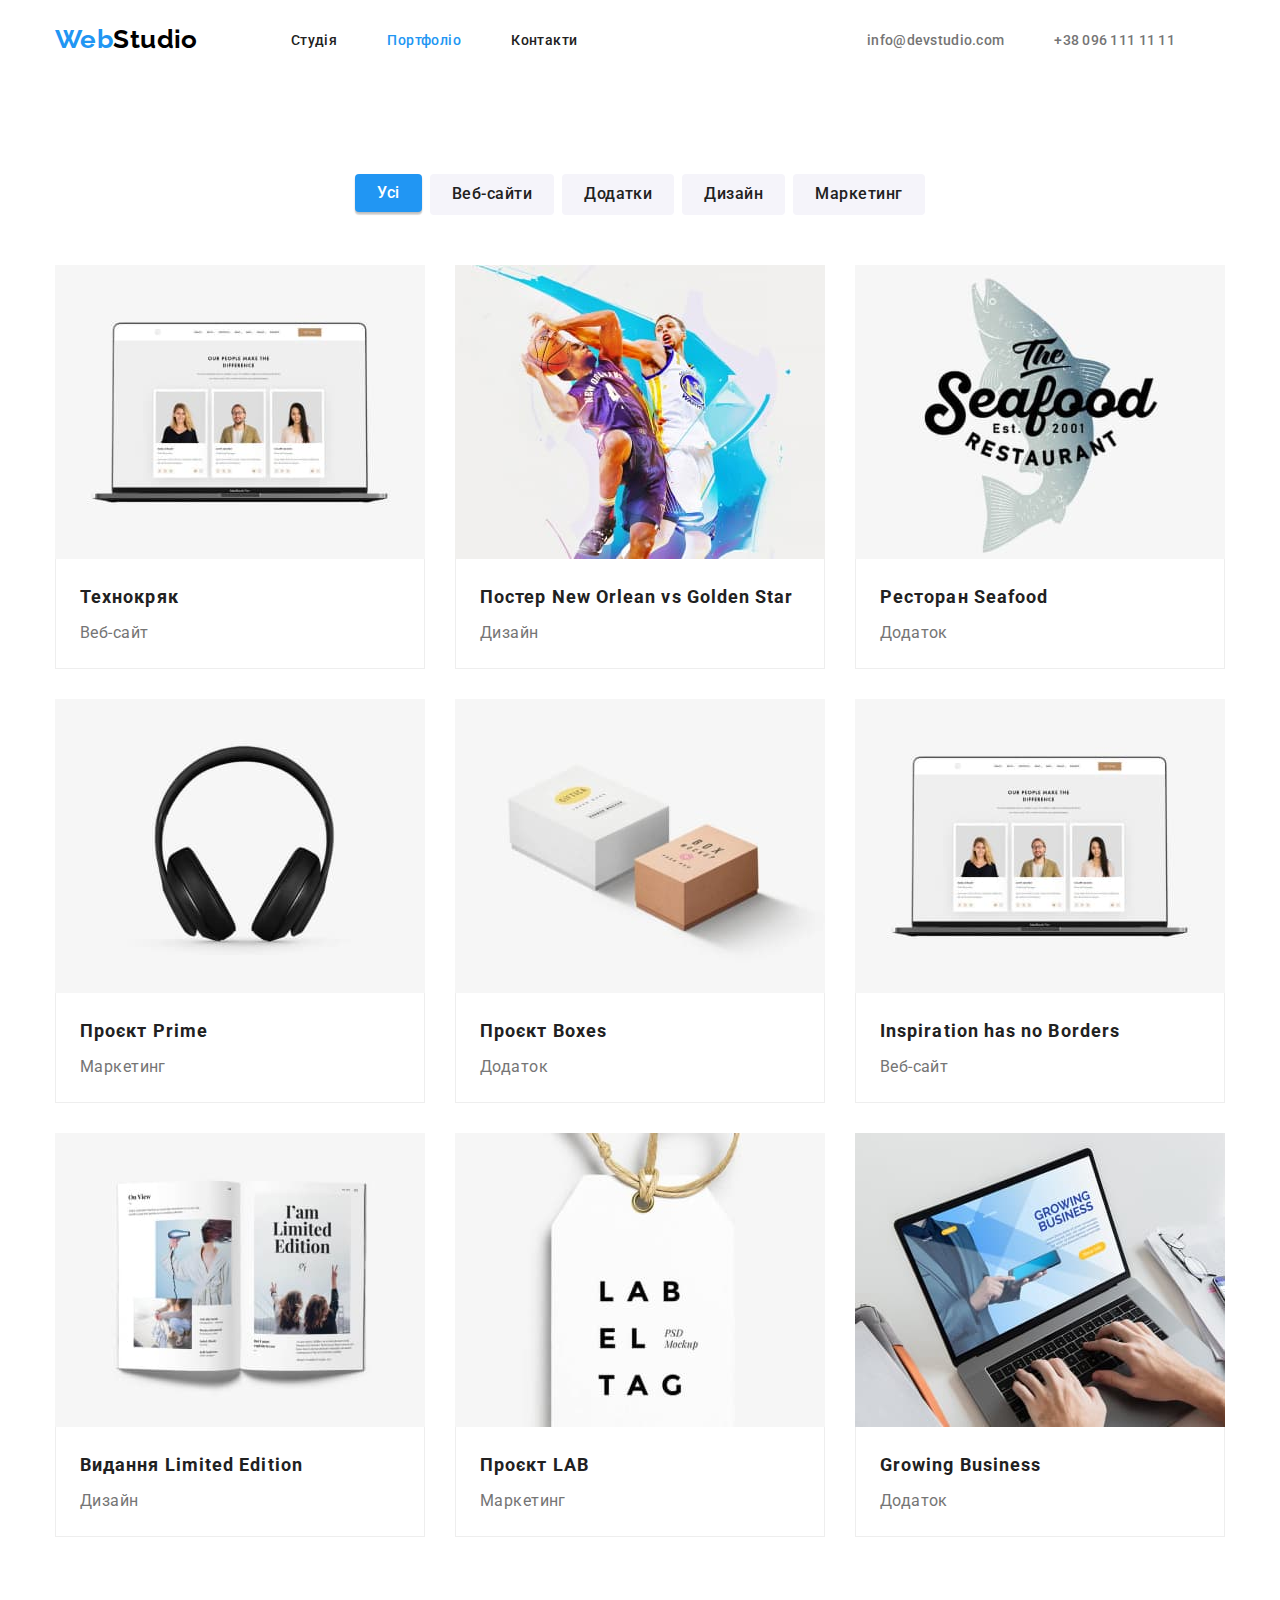
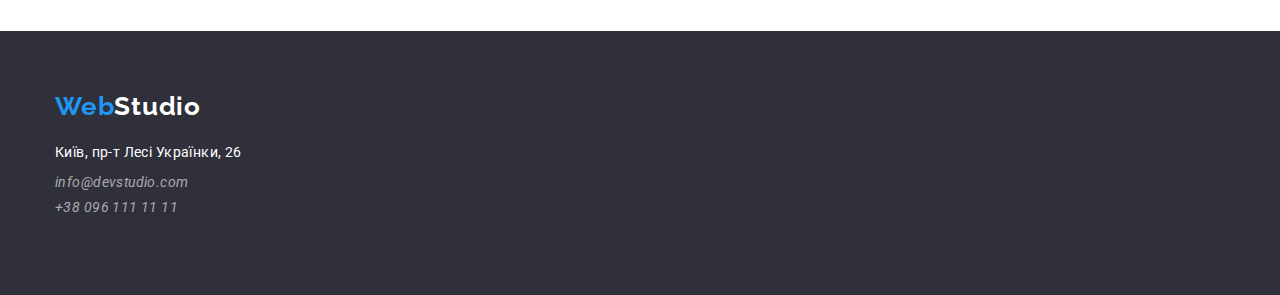
==== commit 2a5079d7: "lastcom" ====
--- a/portfolio.html
+++ b/portfolio.html
@@ -13,10 +13,11 @@
   </head>
   <body>
     <header>
-      <div class="wrapper">
+      <div class="container wrapper">
         <div class="header">
           <a class="logo" href="./index.html"><span class="logotype">Web</span><span class="second-logotype-style">Studio</span>
           </a> 
+          <nav class="header-nav">
             <ul class="site-nav-link">
               <li class="header-li"><a class="link-studio" href="./index.html">Студія</a>
               </li>
@@ -25,20 +26,19 @@
               <li class="header-li"><a class="link-item" href="">Контакти</a> 
               </li>
             </ul>
+          </nav>
             <ul class="contacts-nav-link">
-              <li><a class="nav-mail" href="mailto:info@devstudio.com">info@devstudio.com</a>
-              </li>
-              <li><a class="nav-phone" href="tel:+:+380961111111">+38 096 111 11 11</a>
+              <li class="contacts-address"><a class="nav-mail" href="mailto:info@devstudio.com">info@devstudio.com</a>
+              </li>
+              <li class="contacts-address"><a class="nav-phone" href="tel:+:+380961111111">+38 096 111 11 11</a>
               </li>
           </ul>
         </div>
       </div>
     </header>
-    </div>
-</header>
-</div>
     <main>
         <section class="main-content">
+          <div class="container">
             <h1 class="visually-hidden">Портфоліо</h1>
             <ul class="button-wrapper">
         <li><button class="main-button" type="button">Усі</button>
@@ -60,7 +60,7 @@
          class="imgflex"
          alt="Ноутбук"
     width="370px"
-    height="294px"
+  
     />
     <div class="text-redactor">
     <h2 class="photo-portfolio-header">Технокряк</h2>
@@ -74,7 +74,7 @@
         class="imgflex"
          alt="Баскетбольные игроки"
     width="370px"
-    height="294px"
+    
     />
     <div class="text-redactor">
     <h2 class="photo-portfolio-header">Постер New Orlean vs Golden Star</h2>
@@ -88,7 +88,7 @@
         class="imgflex"
          alt="Логотип рыбного ресторана"
     width="370px"
-    height="294px"
+    
     />
     <div class="text-redactor">
     <h2 class="photo-portfolio-header">Ресторан Seafood</h2>
@@ -102,7 +102,7 @@
         class="imgflex"
         alt="Наушники"
         width="370px"
-        height="294px"
+       
         />
         <div class="text-redactor">
         <h2 class="photo-portfolio-header">Проєкт Prime</h2>
@@ -116,7 +116,7 @@
         class="imgflex"
         alt="Коробки"
         width="370px"
-        height="294px"
+        
         />
         <div class="text-redactor">
         <h2 class="photo-portfolio-header">Проєкт Boxes</h2>
@@ -130,7 +130,7 @@
         class="imgflex"
         alt="Монитор"
         width="370px"
-        height="294px"
+        
         />
         <div class="text-redactor">
         <h2 class="photo-portfolio-header">Inspiration has no Borders</h2>
@@ -144,7 +144,7 @@
         class="imgflex"
         alt="Журнал"
         width="370px"
-        height="294px"
+        
         />
         <div class="text-redactor">
         <h2 class="photo-portfolio-header">Видання Limited Edition</h2>
@@ -158,7 +158,7 @@
         class="imgflex"
         alt="Этикетка"
         width="370px"
-        height="294px"
+       
         />
         <div class="text-redactor">
         <h2 class="photo-portfolio-header">Проєкт LAB</h2>
@@ -172,7 +172,7 @@
         class="imgflex"
         alt="Посещение сайта с ноутбука"
         width="370px"
-        height="294px"
+      
         />
         <div class="text-redactor">
         <h2 class="photo-portfolio-header">Growing Business</h2>
@@ -180,7 +180,8 @@
       </div>
 </a>
     </li>
-  </ul>       
+  </ul>  
+</div>     
 </section>
     </main>
     <footer class="bottom-space">
--- a/css/styles.css
+++ b/css/styles.css
@@ -18,15 +18,9 @@
     *::after {
       box-sizing: inherit;
     }
-    .wrapper{
-        padding:15px;
-        display: flex;
-        justify-content: center;
-    }
-    .grid{
-        display: grid;
-        grid-template-columns: repeat(3,1fr);
-    }
+   .contacts-nav-link .contacts-address{
+    margin-right: 50px;
+   }
     .container{
         width: 1200px;
         padding-left: 15px;
@@ -39,7 +33,7 @@
     h3,
     h4,
     h5,
-    ,p{
+    p{
         margin: 0;
     }
     img{
@@ -47,6 +41,9 @@
         width: 100%;
         height: auto;
     }
+    .bottom-space{
+        font-style: normal;
+    }
     .section{
         padding-top: 94px;
         padding-bottom: 94px;
@@ -60,7 +57,13 @@
 }
 .header{
     display: flex;
-}
+    align-items: center
+}
+.header-nav{
+    display: inline-block;
+    display: flex; 
+}
+
 .visually-hidden {
     position: absolute;
   width: 1px;
@@ -82,10 +85,7 @@
     line-height: 1.19;
     text-decoration: none;
 }
-.header-flex{
-    display: flex;
-    align-items: center;
-}
+
 
 .logotype {
     color:var(--accent-color);
@@ -96,7 +96,7 @@
 .second-logotype-style {
     color:#000000;
 }
-.site-nav-link {
+.site-nav-link a{
     list-style-type: none;
     font-weight: 500;
     font-size: 14px;
@@ -131,13 +131,14 @@
     color: var(--accent-color);
 }
 .link-studio-active:hover,
-.link-port-active:hover{
+.link-port-active:hover {
     color:var(--accent-color);
 }
 .contacts-nav-link {
     margin-top: 0;
     margin-bottom: 0;
     list-style-type: none;
+    padding: 0;
 }
 /* NAV MAIL */
 
@@ -147,7 +148,7 @@
     font-size: 14px;
     line-height: 1.17;
     letter-spacing: 0.02em;
-    padding: 32px 50px;
+    padding: 32px 0;
 }
 .nav-phone {
     color: #757575;
@@ -173,9 +174,7 @@
     text-align: center;
 }
 .hero-color{
-    padding-bottom: 94px;
-    padding: 200px;
-    margin-bottom: 94px;
+    padding: 200px 0;
 }
 .text {
     margin-top: 0;
@@ -190,10 +189,6 @@
     letter-spacing: 0.06em;
     margin-bottom: 44px;
     width: 696px;
-    height: 120px;
-    top: 280px;
-    left: 452px;
-    right: 452px;
     margin: 0 auto;
     margin-bottom: 30px;
 }
@@ -203,11 +198,11 @@
     padding: 10px 32px;
     background-color: var(--accent-color);
     color: var(--header-bcolor);
-    border: 1px solid transparent;
+    border: none;
     border-radius: 4px;
     font-family: inherit;
     font-weight: 700;
-    line-height: 1.8;
+    line-height: 1.88;
     letter-spacing: 0.06em; 
     font-size: 16px;
     cursor: pointer;
@@ -221,19 +216,29 @@
     margin-bottom: 10px;
     padding: 0;
 }
-
+.header-nav ul{
+    list-style-type: none;
+}
 
 
 .benefits-text{
     margin: 0; 
-    padding-bottom: 94px;
-    padding-right: 30px;
 }
 .well-being ul{
     list-style-type: none;
 }
+.company-plus{
+    padding-left: 0;
+}
+.well-being{
+    padding: 94px 0;
+}
 .what-we-do{
-    padding-bottom:  94px;
+    padding-left: 0;
+}
+.programists-pictures{
+    padding-top: 94px;
+    padding-bottom: 94px;
 }
 .benefits {
     color: var(--h-color-text);
@@ -249,17 +254,19 @@
 }
 .what-we-do {
     margin: 0;
+    list-style-type: none;
+}
+.wedo-list{
+    font-size: 36px;
+    font-weight: 700;
+    line-height: 1.17;
+    letter-spacing: 0.03em;
+    margin-bottom: 50px;
+    margin-top: 0;
+    text-align: center;
+}
+.work-pictures{
     padding-bottom: 94px;
-    list-style-type: none;
-}
-.wedo-list{
-    padding-bottom: 50px;
-    margin-top: 0;
-    margin-bottom: 0;
-    text-align: center;
-}
-.work-pictures{
-    padding-top: 0;
 }
 .what-we-do{
     display: flex;
@@ -309,20 +316,25 @@
 .our-team{
     display: flex;
     gap: 30px;
+    padding-left: 0;
 }
 .our-team {
     margin-top: 0;
     margin-bottom: 0;
-    padding-bottom: 94px;
-    
-}
-.team-title{
-    margin-top: 0;
-    margin-bottom: 50px;
+}
+.team-text{
+    background: #FFFFFF;
+/* material shadow v1 */
+
+box-shadow: 0px 1px 3px rgba(0, 0, 0, 0.12), 0px 1px 1px rgba(0, 0, 0, 0.14), 0px 2px 1px rgba(0, 0, 0, 0.2);
+border-radius: 0px 0px 4px 4px;
+}
+.team-text-padding{
+    padding-top: 30px;
+    padding-bottom: 30px;
 }
 .team-name{
     margin-bottom: 0;
-    margin-top: 30px;
 }
 .job-title{
     margin-top: 10px;
@@ -352,26 +364,22 @@
 }
 .bottom-space {
     background-color: var(--hero-bcolor);
-}
-.bottom-space {
     padding:60px 0;
 }
 
-.logowhite {
-   margin-bottom: 20px;
-}
+
+
 .map .address-link .address-bottom{
-    padding-bottom: 9px;
+    margin-bottom: 9px;
 }
 .address-bottom-type{
-    padding-bottom:9px;
+    margin-bottom:9px;
 }
 .address-bottom:last-child{
     margin-bottom: 0;
 }
 .bottom-space .logowhite .logotype{
     display: inline-block;
-    margin-bottom: 20px;
 }
 /* LOGOTYPE FLEX */
 .logo{
@@ -390,21 +398,25 @@
     display:flex;
     display: block;
 }
+
 .site-nav-link  {
    flex-direction: row;
-    margin-top: 32px;
-    margin-bottom: 32px;
 }
 .site-nav-link {
     margin-left: 93px;
 }
 .site-nav-link{
     display: flex;
+    margin: 0;
+    padding: 0;
+}
+.header-nav{
+    margin-left: 93px;
 }
 .header-li{
     margin-right: 50px;
 }
-.header-:nth-last-child(-n + 1) {
+.header-li:nth-last-child(-n + 1) {
     margin-right: 0;
 }
 /* FLEX CONTACTS NAV */
@@ -418,15 +430,23 @@
 .logotype {
     color: var(--accent-color);
 }
-.logowhite {
+ .logowhite {
     font-family: Raleway, sans-serif;
     color: var(--header-bcolor);
     font-weight: 700;
     font-size: 26px;
-    line-height: 1.7;
+    line-height: 1.2;
     text-decoration: none;
+    letter-spacing: 0.03em;
+  
+}
+.logowhite .logotype{ 
+    margin-bottom: 20px;
 }
 .map {
+    margin-bottom: 20px;
+}
+.address-link{
     font-family: Roboto;
     font-size: 14px;
     font-style: normal;
@@ -434,7 +454,6 @@
     text-decoration: none;
     letter-spacing: 0.03em;
 }
-
 .bottom-space a{
     text-decoration: none;
 }
@@ -446,8 +465,13 @@
     color: var(--address-color);
 }
 .bottom-space ul{
+    padding: 0;
+    margin: 0;
     list-style-type: none;
-    padding:0;
+   
+}
+.address-bottom-type:nth-last-child(-n + 1){
+    margin-bottom: 0;
 }
 /* Second maket */
 
@@ -455,20 +479,20 @@
     background-color: var(--accent-color);
     color: var(--header-bcolor);
     font-size: 16px;
-    line-height: 1.6;
-    padding: 6px 25px;
+    line-height: 1.62;
+    padding: 6px 22px;
     border-radius: 4px;
     font-weight: 500;
     font-family: inherit;
     letter-spacing: 0.03em;
-    line-height:0.5em;;
     cursor: pointer;
-    border: 1px solid transparent;
-    min-width: 73px;
+    border: none;
+    text-align: center;
+/* shadow-middle */
+
+box-shadow: 0px 3px 1px rgba(0, 0, 0, 0.1), 0px 1px 2px rgba(0, 0, 0, 0.08), 0px 2px 2px rgba(0, 0, 0, 0.12);
 }
 .main-content {
-    margin-top: 0;
-    margin-bottom: 0;
     display: block;
 }
 .button-wrapper .photo-portfolio-list {
@@ -478,20 +502,19 @@
 .main-content{
     padding-top: 94px;
     padding-bottom: 94px;
-    margin-left: 215px;
-    margin-right: 215px;
 }
 .text-redactor{
     padding: 20px 24px;
-
-    border-left: 1px solid var(--whatwedo-bcolor);
-    border-right: 1px solid var(--whatwedo-bcolor);
-    border-bottom: 1px solid var(--whatwedo-bcolor);
+    border: 1px solid #EEEEEE;
+    border-top: none;
+
 }
 .photo-portfolio-list{
     display: flex;
     flex-wrap: wrap;
     gap: 30px;
+    margin: 0;
+    padding-left: 0;
 }
 
 .photo-flex{
@@ -508,6 +531,7 @@
     display: flex;
     justify-content: center;
     margin-bottom: 50px;
+    padding-left: 0;
     margin-top: 0;
 }
 .button-wrapper .button-gray {
@@ -516,10 +540,10 @@
 .button-wrapper .button-gray:nth-last-child(-n+1){
     margin-right: 0;
 }
-.button-wrapper .button-gray + .main-button {
-    margin-bottom: 50px;
-}
+
 .button-wrapper  {
+    display: flex;
+    gap: 8px;
     list-style-type: none;
 }
 
@@ -534,7 +558,7 @@
     letter-spacing: 0.03em;
     cursor: pointer;
     line-height: 1.8em;
-    border: 1px solid transparent;
+    border: none;
 }
 .button-wrapper, .main-button:focus,
 .main-button{
